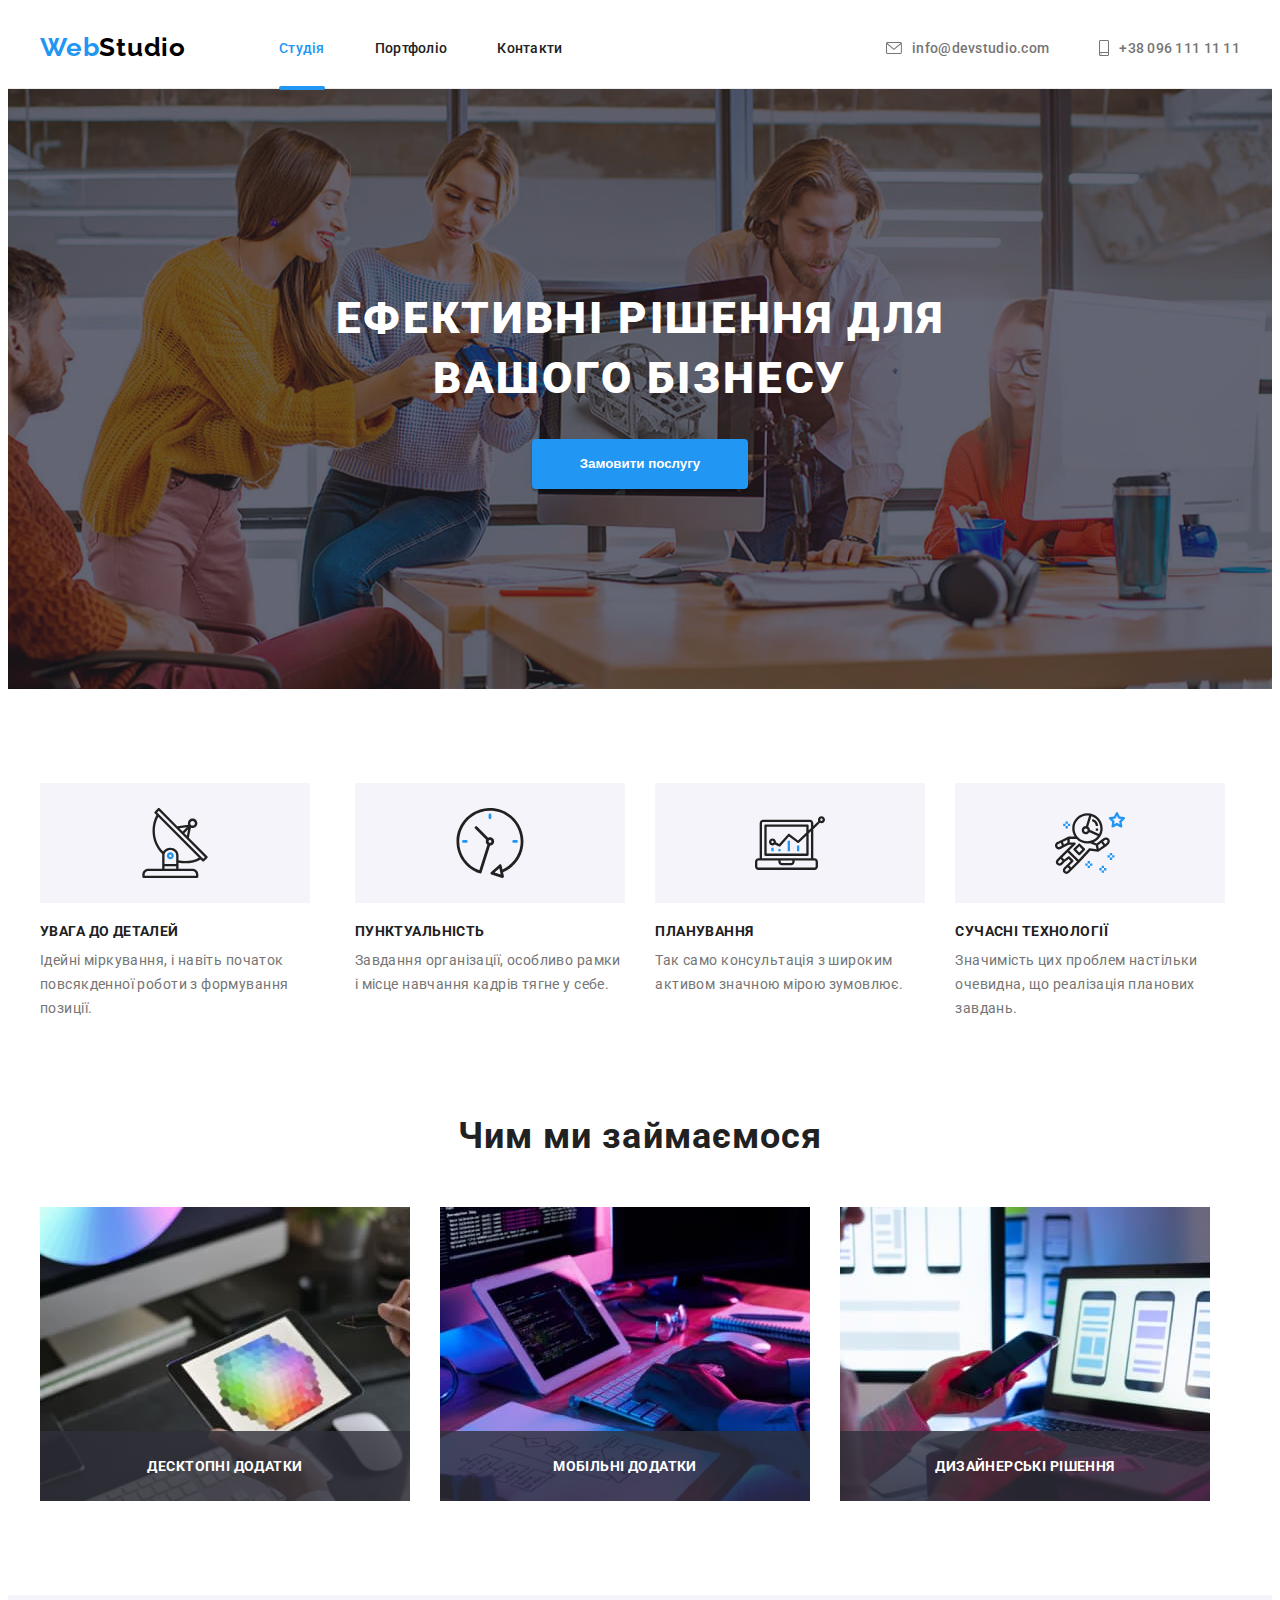
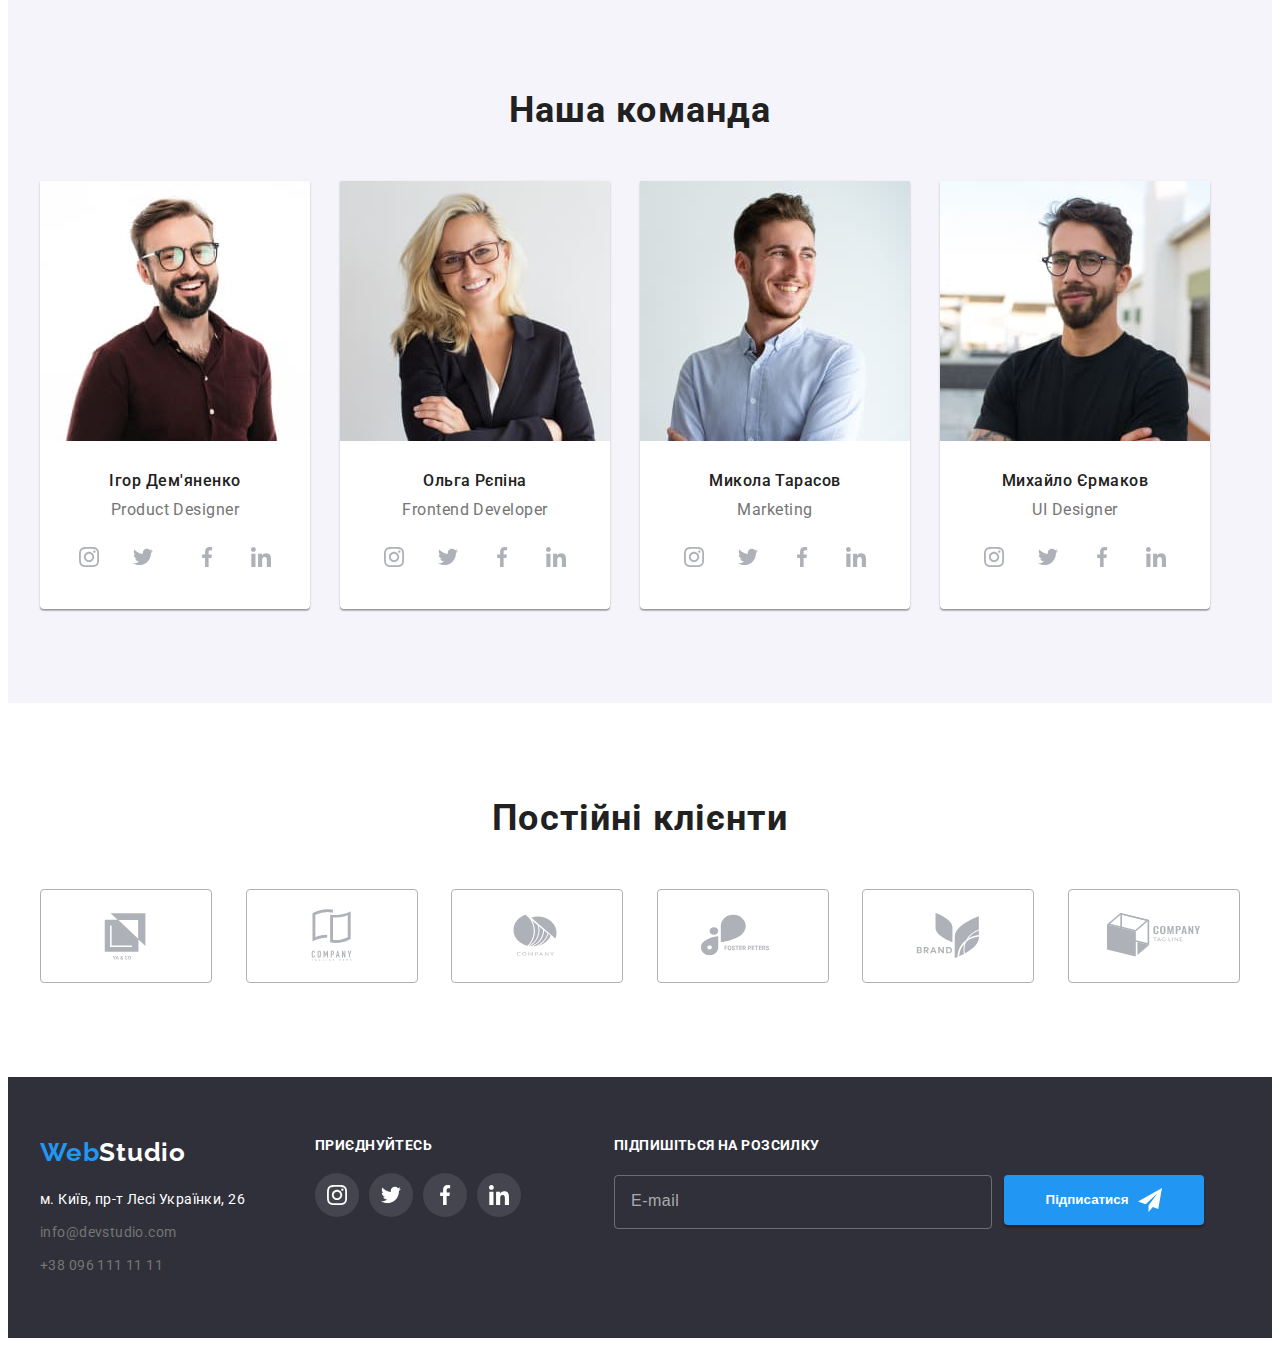
==== index.html @ 09f1bed3 "first step" ====
<!DOCTYPE html>
<html lang="uk">
  <head>
    <meta charset="UTF-8" />
    <meta http-equiv="X-UA-Compatible" content="IE=edge" />
    <meta name="viewport" content="width=device-width, initial-scale=1.0" />
    <link
      rel="stylesheet"
      href="https://cdnjs.cloudflare.com/ajax/libs/modern-normalize/1.1.0/modern-normalize.min.css"
      integrity="sha512-wpPYUAdjBVSE4KJnH1VR1HeZfpl1ub8YT/NKx4PuQ5NmX2tKuGu6U/JRp5y+Y8XG2tV+wKQpNHVUX03MfMFn9Q=="
      crossorigin="anonymous"
      referrerpolicy="no-referrer" />
    <link rel="preconnect" href="https://fonts.googleapis.com" />
    <link rel="preconnect" href="https://fonts.gstatic.com" crossorigin />
    <link
      href="https://fonts.googleapis.com/css2?family=Raleway:wght@700&family=Roboto:wght@400;500;700;900&display=swap"
      rel="stylesheet" />
    <link rel="stylesheet" href="./CSS/reset.css" />
    <link rel="stylesheet" href="./CSS/style.css" />
    <title lang="en">Studio</title>
  </head>
  <body>
    <header class="header">
      <div class="container header-container">
        <nav class="haeder-navigation">
          <a class="header-logo link" href="index.html" lang="en"
            ><span class="header-web-logo">Web</span>Studio
          </a>
          <ul class="header-navigation-list list">
            <li class="header-navigation-item">
              <a class="header-navigation-link current link" href="index.html">Студія</a>
            </li>
            <li class="header-navigation-item">
              <a class="header-navigation-link link" href="portfolio.html">Портфоліо</a>
            </li>
            <li class="header-navigation-item">
              <a class="header-navigation-link link" href="">Контакти</a>
            </li>
          </ul>
        </nav>
        <ul class="header-address-list list">
          <li class="header-address-item">
            <a class="header-address-link link" href="mailto:info@devstudio.com"
              ><svg class="header-icon" width="16" height="12">
                <use href="./images/symbol-defs.svg#icon-envelope"></use>
              </svg>
              info@devstudio.com</a
            >
          </li>
          <li class="header-address-item">
            <a class="header-address-link link" href="tel:+380961111111">
              <svg class="header-icon" width="10" height="16">
                <use href="./images/symbol-defs.svg#icon-smartphone"></use>
              </svg>
              +38 096 111 11 11</a
            >
          </li>
        </ul>
      </div>
    </header>
    <main>
      <section class="btn-section">
        <div class="container">
          <h1 class="btn-heading">Ефективні рішення для вашого бізнесу</h1>
          <button class="main-btn" type="button" data-modal-open>Замовити послугу</button>
        </div>
      </section>
      <section class="our-benefits">
        <div class="container">
          <ul class="benefits-list list">
            <li class="benefits-item">
              <div class="hero-icon-blocks">
                <svg class="benefits-icon" width="70" height="70">
                  <use href="./images/symbol-defs.svg#icon-antenna"></use>
                </svg>
              </div>
              <h2 class="benefits-heading">Увага до деталей</h2>
              <p class="benefits-description">
                Ідейні міркування, і навіть початок повсякденної роботи з формування позиції.
              </p>
            </li>
            <li class="benefits-item">
              <div class="hero-icon-blocks">
                <svg class="benefits-icon" width="70" height="70">
                  <use href="./images/symbol-defs.svg#icon-clock"></use>
                </svg>
              </div>
              <h2 class="benefits-heading">Пунктуальність</h2>
              <p class="benefits-description">
                Завдання організації, особливо рамки і місце навчання кадрів тягне у себе.
              </p>
            </li>
            <li class="benefits-item">
              <div class="hero-icon-blocks">
                <svg class="benefits-icon" width="70" height="70">
                  <use href="./images/symbol-defs.svg#icon-diagram"></use>
                </svg>
              </div>
              <h2 class="benefits-heading">Планування</h2>
              <p class="benefits-description">
                Так само консультація з широким активом значною мірою зумовлює.
              </p>
            </li>
            <li class="benefits-item">
              <div class="hero-icon-blocks">
                <svg class="benefits-icon" width="70" height="70">
                  <use href="./images/symbol-defs.svg#icon-astronaut"></use>
                </svg>
              </div>
              <h2 class="benefits-heading">Сучасні технології</h2>
              <p class="benefits-description">
                Значимість цих проблем настільки очевидна, що реалізація планових завдань.
              </p>
            </li>
          </ul>
        </div>
      </section>
      <section class="our-job">
        <div class="container">
          <h2 class="our-job-heading">Чим ми займаємося</h2>
          <ul class="our-job-list list">
            <li class="our-job-item">
              <img
                class="our-job-picture"
                src="./images/our-job-1.jpg"
                alt="печатает на планшете"
                width="370" />
              <p class="our-job-description">Десктопні додатки</p>
            </li>
            <li class="our-job-item">
              <img
                class="our-job-picture"
                src="./images/our-job-2.jpg"
                alt="смартфон и ноутбук"
                width="370" />
              <p class="our-job-description">Мобільні додатки</p>
            </li>
            <li class="our-job-item">
              <img
                class="our-job-picture"
                src="./images/our-job-3.jpg"
                alt="планшет с палитрой цветов"
                width="370" />
              <p class="our-job-description">Дизайнерські рішення</p>
            </li>
          </ul>
        </div>
      </section>
      <section class="our-team">
        <div class="container">
          <h3 class="our-team-heading">Наша команда</h3>
          <ul class="our-team-list list">
            <li class="our-team-item">
              <div class="team-card">
                <img
                  class="our-team-photo"
                  src="./images/igor-demyanenko.jpg"
                  alt="Игорь Демьяненко"
                  width="270" />
                <h4 class="our-team-name">Ігор Дем'яненко</h4>
                <p class="our-team-job-title" lang="en">Product Designer</p>
                <ul class="team-soc-list list">
                  <li class="team-item">
                    <a class="team-soc-link" href=""
                      ><svg class="team-soc-icon" width="20" height="20">
                        <use href="./images/symbol-defs.svg#icon-instagram"></use></svg
                    ></a>
                  </li>
                  <li class="team-item">
                    <a class="team-soc-link" href=""
                      ><svg class="team-soc-icon" width="20" height="20">
                        <use href="./images/symbol-defs.svg#icon-twitter"></use></svg
                    ></a>
                  </li>
                  <li></li>
                  <li class="team-item">
                    <a class="team-soc-link" href=""
                      ><svg class="team-soc-icon" width="20" height="20">
                        <use href="./images/symbol-defs.svg#icon-facebook"></use></svg
                    ></a>
                  </li>
                  <li class="team-item">
                    <a class="team-soc-link" href=""
                      ><svg class="team-soc-icon" width="20" height="20">
                        <use href="./images/symbol-defs.svg#icon-linkedin"></use></svg
                    ></a>
                  </li>
                </ul>
              </div>
            </li>
            <li class="our-team-item">
              <div class="team-card">
                <img
                  class="our-team-photo"
                  src="./images/olga-repina.jpg"
                  alt="Ольга Репина"
                  width="270" />
                <h4 class="our-team-name">Ольга Рєпіна</h4>
                <p class="our-team-job-title" lang="en">Frontend Developer</p>
                <ul class="team-soc-list list">
                  <li class="team-item">
                    <a class="team-soc-link" href=""
                      ><svg class="team-soc-icon" width="20" height="20">
                        <use href="./images/symbol-defs.svg#icon-instagram"></use></svg
                    ></a>
                  </li>
                  <li class="team-item">
                    <a class="team-soc-link" href=""
                      ><svg class="team-soc-icon" width="20" height="20">
                        <use href="./images/symbol-defs.svg#icon-twitter"></use></svg
                    ></a>
                  </li>
                  <li class="team-item">
                    <a class="team-soc-link" href=""
                      ><svg class="team-soc-icon" width="20" height="20">
                        <use href="./images/symbol-defs.svg#icon-facebook"></use></svg
                    ></a>
                  </li>
                  <li class="team-item">
                    <a class="team-soc-link" href=""
                      ><svg class="team-soc-icon" width="20" height="20">
                        <use href="./images/symbol-defs.svg#icon-linkedin"></use></svg
                    ></a>
                  </li>
                </ul>
              </div>
            </li>
            <li class="our-team-item">
              <div class="team-card">
                <img
                  class="our-team-photo"
                  src="./images/nikolay-tarasov.jpg"
                  alt="Николай Тарасов"
                  width="270" />
                <h4 class="our-team-name">Микола Тарасов</h4>
                <p class="our-team-job-title" lang="en">Marketing</p>
                <ul class="team-soc-list list">
                  <li class="team-item">
                    <a class="team-soc-link" href=""
                      ><svg class="team-soc-icon" width="20" height="20">
                        <use href="./images/symbol-defs.svg#icon-instagram"></use></svg
                    ></a>
                  </li>
                  <li class="team-item">
                    <a class="team-soc-link" href=""
                      ><svg class="team-soc-icon" width="20" height="20">
                        <use href="./images/symbol-defs.svg#icon-twitter"></use></svg
                    ></a>
                  </li>
                  <li class="team-item">
                    <a class="team-soc-link" href=""
                      ><svg class="team-soc-icon" width="20" height="20">
                        <use href="./images/symbol-defs.svg#icon-facebook"></use></svg
                    ></a>
                  </li>
                  <li class="team-item">
                    <a class="team-soc-link" href=""
                      ><svg class="team-soc-icon" width="20" height="20">
                        <use href="./images/symbol-defs.svg#icon-linkedin"></use></svg
                    ></a>
                  </li>
                </ul>
              </div>
            </li>
            <li class="our-team-item">
              <div class="team-card">
                <img
                  class="our-team-photo"
                  src="./images/mihail-ermakov.jpg"
                  alt="Михаил Ермаков"
                  width="270" />
                <h4 class="our-team-name">Михайло Єрмаков</h4>
                <p class="our-team-job-title" lang="en">UI Designer</p>
                <ul class="team-soc-list list">
                  <li class="team-item">
                    <a class="team-soc-link" href="">
                      <svg class="team-soc-icon" width="20" height="20">
                        <use href="./images/symbol-defs.svg#icon-instagram"></use></svg
                    ></a>
                  </li>
                  <li class="team-item">
                    <a class="team-soc-link" href=""
                      ><svg class="team-soc-icon" width="20" height="20">
                        <use href="./images/symbol-defs.svg#icon-twitter"></use></svg
                    ></a>
                  </li>
                  <li class="team-item">
                    <a class="team-soc-link" href=""
                      ><svg class="team-soc-icon" width="20" height="20">
                        <use href="./images/symbol-defs.svg#icon-facebook"></use></svg
                    ></a>
                  </li>
                  <li class="team-item">
                    <a class="team-soc-link" href=""
                      ><svg class="team-soc-icon" width="20" height="20">
                        <use href="./images/symbol-defs.svg#icon-linkedin"></use></svg
                    ></a>
                  </li>
                </ul>
              </div>
            </li>
          </ul>
        </div>
      </section>
      <section class="our-clients">
        <div class="container">
          <h3 class="our-clients-title">Постійні клієнти</h3>
          <ul class="our-clients-list list">
            <li class="our-clients-item">
              <a href="" class="our-clients-link link">
                <svg class="our-clients-icon" width="106" height="60">
                  <use href="./images/symbol-defs.svg#icon-logo2"></use>
                </svg>
              </a>
            </li>
            <li class="our-clients-item">
              <a href="" class="our-clients-link">
                <svg class="our-clients-icon" width="106" height="60">
                  <use href="./images/symbol-defs.svg#icon-logo1"></use>
                </svg>
              </a>
            </li>
            <li class="our-clients-item">
              <a href="" class="our-clients-link">
                <svg class="our-clients-icon" width="106" height="60">
                  <use href="./images/symbol-defs.svg#icon-logo3"></use>
                </svg>
              </a>
            </li>
            <li class="our-clients-item">
              <a href="" class="our-clients-link">
                <svg class="our-clients-icon" width="106" height="60">
                  <use href="./images/symbol-defs.svg#icon-logo4"></use>
                </svg>
              </a>
            </li>
            <li class="our-clients-item">
              <a href="" class="our-clients-link">
                <svg class="our-clients-icon" width="106" height="60">
                  <use href="./images/symbol-defs.svg#icon-logo5"></use>
                </svg>
              </a>
            </li>
            <li class="our-clients-item">
              <a href="" class="our-clients-link">
                <svg class="our-clients-icon" width="106" height="60">
                  <use href="./images/symbol-defs.svg#icon-logo6"></use>
                </svg>
              </a>
            </li>
          </ul>
        </div>
      </section>
    </main>
    <footer class="footer-address">
      <div class="container">
        <div class="footer-blocks">
          <div class="footer-address-block">
            <a class="footer-logo link" href="index.html"
              ><span class="footer-web-logo">Web</span>Studio
            </a>
            <address class="foorer-address">
              <ul class="footer-address-list list">
                <li class="footer-address-item">
                  <a href="" class="address link">м. Київ, пр-т Лесі Українки, 26</a>
                </li>
                <li class="footer-address-item">
                  <a class="footer-address-description link" href="mailto:info@devstudio.com"
                    >info@devstudio.com</a
                  >
                </li>
                <li class="footer-address-item">
                  <a class="footer-phone link" href="tel:+380961111111">+38 096 111 11 11</a>
                </li>
              </ul>
            </address>
          </div>
          <div class="footer-join-us-block">
            <h3 class="join-us-title">Приєднуйтесь</h3>
            <ul class="join-us list">
              <li class="join-us-item">
                <a class="join-us-link" href="">
                  <svg class="footer-icon" width="20" height="20">
                    <use href="./images/symbol-defs.svg#icon-instagram"></use>
                  </svg>
                </a>
              </li>
              <li class="join-us-item">
                <a class="join-us-link" href=""
                  ><svg class="footer-icon" width="20" height="20">
                    <use href="./images/symbol-defs.svg#icon-twitter"></use></svg
                ></a>
              </li>
              <li class="join-us-item">
                <a class="join-us-link" href=""
                  ><svg class="footer-icon" width="20" height="20">
                    <use href="./images/symbol-defs.svg#icon-facebook"></use></svg
                ></a>
              </li>
              <li class="join-us-item">
                <a class="join-us-link" href=""
                  ><svg class="footer-icon" width="20" height="20">
                    <use href="./images/symbol-defs.svg#icon-linkedin"></use></svg
                ></a>
              </li>
            </ul>
          </div>
          <div class="subscribe">
            <p class="subscribe-title">Підпишіться на розсилку</p>
            <form class="subscribe-form">
              <label>
                <input class="input-email" type="email" name="email" placeholder="E-mail" />
              </label>
              <button class="subscribe-button" type="submit">
                Підписатися
                <svg class="subscribe-icon" width="24" height="24">
                  <use href="./images/symbol-defs.svg#icon-send"></use>
                </svg>
              </button>
            </form>
          </div>
        </div>
      </div>
    </footer>
    <div class="backdrop is-hidden" data-modal>
      <div class="modal">
        <button class="modal-close" type="button" data-modal-close>
          <svg class="modal-icon" width="18" height="18">
            <use href="./images/symbol-defs.svg#icon-close"></use>
          </svg>
        </button>
        <p class="modal-title">Залиште свої дані, ми вам передзвонимо</p>
        <form class="modal-form">
          <div class="modal-field">
            <label for="user-name" class="modal-label"> Ім'я</label>
            <div class="input-wrap">
              <input type="text" class="modal-input" name="user-name" id="user-name" />
              <svg class="input-icon" width="18" height="18">
                <use href="./images/symbol-defs.svg#icon-person"></use>
              </svg>
            </div>
          </div>
          <div class="modal-field">
            <label for="user-tel" class="modal-label"> Телефон</label>
            <div class="input-wrap">
              <input type="tel" class="modal-input" name="user-tel" id="user-tel" />
              <svg class="input-icon" width="18" height="18">
                <use href="./images/symbol-defs.svg#icon-phone-black"></use>
              </svg>
            </div>
          </div>
          <div class="modal-field">
            <label for="user-mail" class="modal-label"> Пошта</label>
            <div class="input-wrap">
              <input type="email" class="modal-input" name="user-mail" id="user-mail" />
              <svg class="input-icon" width="18" height="18">
                <use href="./images/symbol-defs.svg#icon-vector"></use>
              </svg>
            </div>
          </div>
          <div class="modal-field">
            <label for="user-text" class="modal-label"> Коментар </label>
            <textarea
              class="modal-text"
              name="user-text"
              id="user-text"
              cols="30"
              rows="10"
              placeholder="Введіть текст"></textarea>
          </div>
          <div class="modal-policy">
            <input
              type="checkbox"
              name="policy"
              id="policy"
              class="modal-policy vissually-hidden"
              value="true" />
            <label for="policy" class="policy-text"
              ><span
                ><svg class="policy-icon" width="13" height="10">
                  <use href="./images/symbol-defs.svg#icon-vector-policy"></use></svg></span
              >Погоджуюся з розсилкою та приймаю &nbsp;<a href="" class="policy-link"
                >Умови договору</a
              ></label
            >
          </div>
          <button class="upload-button" type="submit">Відправити</button>
        </form>
      </div>
    </div>
    <script src="./js/modal.js"></script>
  </body>
</html>
---- CSS/style.css ----
:root {
  --main-header-color: #ffffff;
  --second-heading-color: #212121;
  --description-color: #757575;
  --header-logo-color: #000000;
  --footer-logo-color: #ffffff;
  --hover-color: #2196f3;
  --footer-adress-color: #ffffff;
  --web-logo: #2196f3;
  --service-btn-text: #ffffff;
  --service-btn-color: #2196f3;
  --filter-btn-hover-text: #ffffff;
  --filter-btn-hover-color: #2196f3;
  --filter-btn-text: #212121;
}

p,
h1,
h2,
h3,
h4,
h5,
h6 {
  margin: 0;
}

ul {
  margin: 0;
  padding-left: 0;
}

a {
  color: inherit;
}

body {
  font-family: 'Roboto', 'Raleway', sans-serif;
}

button input a {
  cursor: pointer;
}

.list {
  list-style: none;
  text-decoration: none;
}

.link {
  text-decoration: none;
}

.container {
  width: 1200px;
  margin: 0 auto;
  padding-left: 15px;
  padding-right: 15px;
  /* outline: 1px solid tomato; */
}

.vissually-hidden {
  position: absolute;
  white-space: nowrap;
  width: 1px;
  height: 1px;
  overflow: hidden;
  border: 0;
  padding: 0;
  clip: rect(0 0 0 0);
  clip-path: inset(50%);
  margin: -1px;
}

/* -------------- studio\portfolio header -------------- */

.header {
  padding-top: 24px;
  padding-bottom: 25px;
  border-bottom: 1px solid #ececec;
}

.header > .container {
  display: flex;
  align-items: center;
}

.sticky {
  position: sticky;
}

.haeder-navigation {
  display: flex;
  align-items: center;
}
.header-web-logo {
  color: var(--web-logo);
}

.header-logo {
  font-family: 'Raleway';
  font-weight: 700;
  font-size: 26px;
  line-height: 1.2;
  letter-spacing: 0.03em;
  color: var(--header-logo-color);
  margin-right: 93px;
}

.header-navigation-list {
  display: flex;
  gap: 50px;
}

.header-navigation-link {
  font-weight: 500;
  font-size: 14px;
  line-height: 1.15;
  letter-spacing: 0.02em;
  color: var(--second-heading-color);
  transition: color 250ms cubic-bezier(0.4, 0, 0.2, 1);
}

.header-navigation-link.current {
  display: block;
  position: relative;
  color: var(--hover-color);
}

.header-navigation-link.current::after {
  content: '';
  position: absolute;
  bottom: -32px;
  left: 0;
  display: block;
  width: 100%;
  height: 4px;
  border-radius: 2px;
  background-color: #2196f3;
  transform: translate(0, 50%);
}

.header-navigation-link:hover,
.header-navigation-link:focus {
  color: var(--hover-color);
}

/* .header-navigation-link:hover::after {
  opacity: 1;
} */

/* .current {
  color: var(--hover-color);
  display: block;
  position: relative;
}

.current::after {
  content: '';
  position: absolute;
  bottom: -32px;
  left: 0;
  display: block;
  width: 100%;
  height: 4px;
  border-radius: 2px;
  background-color: #2196f3;
} */

.header-address-list {
  display: flex;
  gap: 50px;
  margin-left: auto;
}

.header-address-link {
  display: flex;
  align-items: center;
  font-weight: 500;
  font-size: 14px;
  line-height: 1.15;
  letter-spacing: 0.02em;
  color: var(--description-color);
  transition-property: color;
  transition-duration: 250ms;
  transition-timing-function: cubic-bezier(0.4, 0, 0.2, 1);
}

.header-address-link:hover,
.header-address-link:focus {
  color: var(--hover-color);
}

.header-icon {
  margin-right: 10px;
  fill: currentColor;
}

/* -------------- studio-main -------------- */

.btn-section {
  padding: 200px 0;
  background-image: linear-gradient(rgba(47, 48, 58, 0.4), rgba(47, 48, 58, 0.4)),
    url(../images/main-background.jpg);
  background-repeat: no-repeat;
  background-position: center;
  background-size: cover;
}

.btn-section > .container {
  display: flex;
  flex-direction: column;
  align-items: center;
}

.btn-heading {
  font-weight: 900;
  font-size: 44px;
  line-height: 1.36;
  text-align: center;
  letter-spacing: 0.06em;
  text-transform: uppercase;
  color: var(--main-header-color);
  margin-bottom: 30px;
  max-width: 700px;
}

.main-btn {
  color: var(--service-btn-text);
  background-color: var(--service-btn-color);
  font-weight: 700;
  border: none;
  width: 216px;
  height: 50px;
  box-shadow: 0px 3px 1px rgba(0, 0, 0, 0.1), 0px 1px 2px rgba(0, 0, 0, 0.08),
    0px 2px 2px rgba(0, 0, 0, 0.12);
  border-radius: 4px;
  cursor: pointer;
}

.our-benefits {
  padding-top: 94px;
  padding-bottom: 94px;
}

.benefits-list {
  display: flex;
  gap: 30px;
}

.hero-icon-blocks {
  display: flex;
  justify-content: center;
  align-items: center;
  width: 270px;
  height: 120px;
  background-color: #f5f4fa;
  margin-bottom: 20px;
}

.benefits-heading {
  font-weight: 700;
  font-size: 14px;
  line-height: 1.15;
  letter-spacing: 0.03em;
  text-transform: uppercase;
  color: var(--second-heading-color);
  margin-bottom: 10px;
}

.benefits-description {
  font-weight: 400;
  font-size: 14px;
  line-height: 1.71;
  letter-spacing: 0.03em;
  color: var(--description-color);
}

.our-job {
  padding-bottom: 94px;
}

.our-job-heading {
  font-weight: 700;
  font-size: 36px;
  line-height: 1.17;
  text-align: center;
  letter-spacing: 0.03em;
  color: var(--second-heading-color);
  margin-bottom: 50px;
}

.our-job-item {
  position: relative;
}

.our-job-description {
  display: flex;
  position: absolute;
  bottom: 0;
  font-style: normal;
  font-weight: 700;
  font-size: 14px;
  line-height: 16px;
  letter-spacing: 0.03em;
  text-transform: uppercase;
  width: 370px;
  height: 70px;
  background: rgba(47, 48, 58, 0.8);
  color: #ffffff;
  justify-content: center;
  align-items: center;
}

.our-job-list {
  display: flex;
  gap: 30px;
}

.our-team {
  padding-top: 94px;
  padding-bottom: 94px;
  background-color: #f5f4fa;
}

.team-card {
  box-shadow: 0px 1px 3px rgba(0, 0, 0, 0.12), 0px 1px 1px rgba(0, 0, 0, 0.14),
    0px 2px 1px rgba(0, 0, 0, 0.2);
  border-radius: 0px 0px 4px 4px;
}

.our-team-item {
  width: 270px;
  border-radius: 0px 0px 4px 4px;
  background-color: #fff;
}

.our-team-heading {
  font-weight: 700;
  font-size: 36px;
  line-height: 1.17;
  text-align: center;
  letter-spacing: 0.03em;
  color: var(--second-heading-color);
  margin-bottom: 50px;
}

.our-team-list {
  display: flex;
  gap: 30px;
}

/* .product-designer {}

.frontend-developer {}

.ui-designer {}

.marketing {} */

.our-team-name {
  font-weight: 500;
  font-size: 16px;
  line-height: 1.19;
  text-align: center;
  letter-spacing: 0.03em;
  color: var(--second-heading-color);
  padding-top: 30px;
  margin-bottom: 10px;
}

.our-team-job-title {
  font-weight: 400;
  font-size: 16px;
  line-height: 1.19;
  text-align: center;
  letter-spacing: 0.03em;
  color: var(--description-color);
  padding-bottom: 16px;
}

.team-soc-list {
  display: flex;
  gap: 10px;
  justify-content: center;
  padding-bottom: 30px;
}

.team-soc-link {
  display: flex;
  justify-content: center;
  align-items: center;
  width: 44px;
  height: 44px;
  border-radius: 50%;
  transition-property: background;
  transition-duration: 250ms;
  transition-timing-function: cubic-bezier(0.4, 0, 0.2, 1);
}

.team-soc-link:hover,
.team-soc-link:focus {
  background: #2196f3;
  cursor: pointer;
}

.team-soc-icon {
  fill: #afb1b8;
  transition-property: fill;
  transition-duration: 250ms;
  transition-timing-function: cubic-bezier(0.4, 0, 0.2, 1);
}

.team-soc-link:hover .team-soc-icon {
  fill: #ffffff;
}

/* -------------- our clients-------------- */

.our-clients {
  padding-top: 94px;
  padding-bottom: 94px;
}

.our-clients-title {
  font-style: normal;
  font-weight: 700;
  font-size: 36px;
  line-height: 42px;
  text-align: center;
  letter-spacing: 0.03em;
  color: var(--second-heading-color);
  margin-bottom: 50px;
}

.our-clients-list {
  display: flex;
  justify-content: space-between;
}

.our-clients-link {
  display: flex;
  justify-content: center;
  align-items: center;
  width: 170px;
  height: 92px;
  border: 1px solid #afb1b8;
  border-radius: 4px;
  transition-property: border-color;
  transition-duration: 250ms;
  transition-timing-function: cubic-bezier(0.4, 0, 0.2, 1);
}

.our-clients-icon {
  fill: #afb1b8;
  transition-property: fill;
  transition-duration: 250ms;
  transition-timing-function: cubic-bezier(0.4, 0, 0.2, 1);
}

.our-clients-link:hover,
.our-clients-link:focus {
  border-color: rgba(33, 150, 243, 1);
}

.our-clients-link:hover .our-clients-icon {
  fill: #2196f3;
}

/* -------------- portfolio main -------------- */

.main-filter {
  padding-top: 94px;
  padding-bottom: 94px;
}

.filter-list {
  margin-bottom: 50px;
  display: flex;
  gap: 8px;
  justify-content: center;
}

.filter-btn {
  font-family: 'roboto';
  font-weight: 500;
  font-size: 16px;
  line-height: 1.62;
  text-align: center;
  letter-spacing: 0.03em;
  border: none;
  background: none;
  background-color: #f5f4fa;
  padding: 6px 22px;
  border-radius: 4px;
  cursor: pointer;
  transition: color 250ms cubic-bezier(0.4, 0, 0.2, 1),
    background-color 250ms cubic-bezier(0.4, 0, 0.2, 1),
    box-shadow 250ms cubic-bezier(0.4, 0, 0.2, 1);
}

.filter-btn:hover,
.filter-btn:focus {
  color: var(--filter-btn-hover-text);
  background-color: var(--filter-btn-hover-color);
  box-shadow: 0px 3px 1px rgba(0, 0, 0, 0.1), 0px 1px 2px rgba(0, 0, 0, 0.08),
    0px 2px 2px rgba(0, 0, 0, 0.12);
}

.example-list {
  display: flex;
  flex-wrap: wrap;
  row-gap: 30px;
  column-gap: 30px;
}

.example-item {
  width: 370px;
}

.example-link {
  transition: box-shadow 250ms cubic-bezier(0.4, 0, 0.2, 1);
}

.example-link:hover {
  box-shadow: 0px 1px 1px rgba(0, 0, 0, 0.12), 0px 4px 4px rgba(0, 0, 0, 0.06),
    1px 4px 6px rgba(0, 0, 0, 0.16);
}

.example-link:hover .example-box-description {
  box-shadow: 0px 1px 1px rgba(0, 0, 0, 0.12), 0px 4px 4px rgba(0, 0, 0, 0.06),
    1px 4px 6px rgba(0, 0, 0, 0.16);
  transform: translateY(0%);
}

.example-box {
  position: relative;
  overflow: hidden;
}

.example-box-description {
  position: absolute;
  top: 0;
  left: 0;
  height: 100%;
  background-color: rgba(33, 150, 243, 0.9);
  color: #ffffff;
  padding: 63px 24px;
  font-style: normal;
  font-weight: 400;
  font-size: 18px;
  line-height: 1.56;
  letter-spacing: 0.03em;
  transform: translateY(100%);
  transition: transform 250ms cubic-bezier(0.4, 0, 0.2, 1);
  overflow: auto;
}

.description {
  padding: 20px 24px;
  border-left: 1px solid #eeeeee;
  border-right: 1px solid #eeeeee;
  border-bottom: 1px solid #eeeeee;
}

.example-title {
  font-weight: 700;
  font-size: 18px;
  line-height: 2;
  letter-spacing: 0.06em;
  color: var(--second-heading-color);
  margin-bottom: 4px;
}

.example-description {
  font-weight: 400;
  font-size: 16px;
  line-height: 1.88;
  letter-spacing: 0.03em;
  color: var(--description-color);
}

/* -------------- studio/porfolio footer -------------- */
.footer-address {
  background-color: #2f303a;
  padding-top: 60px;
  padding-bottom: 60px;
}

.footer-blocks {
  display: flex;
}

.footer-address-block {
  margin-right: 70px;
}

.footer-web-logo {
  color: var(--web-logo);
}

.footer-logo {
  font-family: 'Raleway';
  font-weight: 700;
  font-size: 26px;
  margin-bottom: 20px;
  line-height: 1.2;
  letter-spacing: 0.03em;
  color: var(--footer-logo-color);
}

.footer-address-item:not(:last-child) {
  margin-bottom: 9px;
}

.address {
  font-weight: 400;
  font-size: 14px;
  font-style: normal;
  line-height: 1.71;
  letter-spacing: 0.03em;
  color: var(--footer-adress-color);
  transition-property: color;
  transition-duration: 250ms;
  transition-timing-function: cubic-bezier(0.4, 0, 0.2, 1);
}

.address:hover {
  color: #2196f3;
}

.footer-address-description {
  font-family: 'Roboto';
  font-style: normal;
  font-weight: 400;
  font-size: 14px;
  line-height: 1.71;
  letter-spacing: 0.03em;
  color: var(--description-color);
  transition-property: color;
  transition-duration: 250ms;
  transition-timing-function: cubic-bezier(0.4, 0, 0.2, 1);
}

.footer-address-description:hover {
  color: #2196f3;
}

.footer-phone {
  font-family: 'Roboto';
  font-style: normal;
  font-weight: 400;
  font-size: 14px;
  line-height: 1.71;
  letter-spacing: 0.03em;
  color: var(--description-color);
  transition-property: color;
  transition-duration: 250ms;
  transition-timing-function: cubic-bezier(0.4, 0, 0.2, 1);
}

.footer-phone:hover {
  color: #2196f3;
}

.footer-join-us-block {
  margin-right: 93px;
}

.join-us-title {
  font-style: normal;
  font-weight: 700;
  font-size: 14px;
  line-height: 16px;
  letter-spacing: 0.03em;
  text-transform: uppercase;
  color: var(--footer-adress-color);
  margin-bottom: 20px;
}

.join-us {
  display: flex;
  gap: 10px;
}

.join-us-link {
  display: flex;
  justify-content: center;
  align-items: center;
  width: 44px;
  height: 44px;
  border-radius: 50%;
  background: rgba(255, 255, 255, 0.1);
  transition-property: background-color;
  transition-duration: 250ms;
  transition-timing-function: cubic-bezier(0.4, 0, 0.2, 1);
}

.join-us-link:hover,
.join-us-link:focus {
  background-color: rgba(33, 150, 243, 1);
  cursor: pointer;
}

.footer-icon {
  fill: white;
}

/* -----------------------footer-subscribe----------------------*/

.subscribe-title {
  font-style: normal;
  font-weight: 700;
  font-size: 14px;
  line-height: 1.25;
  letter-spacing: 0.03em;
  text-transform: uppercase;
  color: var(--footer-adress-color);
  margin-bottom: 20px;
}

.subscribe-form {
  display: flex;
}

.input-email {
  width: 358px;
  height: 50px;
  border: 1px solid rgba(255, 255, 255, 0.3);
  border-radius: 4px;
  background-color: transparent;
  padding-left: 16px;
  color: #ffffff;
  outline: none;
  transition: border 250ms cubic-bezier(0.4, 0, 0.2, 1);
}

.input-email::placeholder {
  font-style: normal;
  font-weight: 400;
  font-size: 16px;
  line-height: 1.25;
  letter-spacing: 0.03em;
  color: rgba(255, 255, 255, 0.6);
}

.input-email:focus {
  border: 1px solid #2196f3;
}

.subscribe-button {
  display: flex;
  justify-content: center;
  align-items: center;
  margin-left: 12px;
  color: var(--service-btn-text);
  background-color: var(--service-btn-color);
  font-weight: 700;
  border: none;
  width: 200px;
  height: 50px;
  box-shadow: 0px 3px 1px rgba(0, 0, 0, 0.1), 0px 1px 2px rgba(0, 0, 0, 0.08),
    0px 2px 2px rgba(0, 0, 0, 0.12);
  border-radius: 4px;
  cursor: pointer;
}

.subscribe-icon {
  margin-left: 10px;
}

/* -----------------------modal-windows----------------------*/

.backdrop {
  position: fixed;
  top: 0;
  width: 100%;
  height: 100%;
  background-color: rgba(0, 0, 0, 0.2);
  transition: opacity 250ms cubic-bezier(0.4, 0, 0.2, 1),
    visibility 250ms cubic-bezier(0.4, 0, 0.2, 1);
}

.backdrop.is-hidden .modal {
  transform: translate(-50%, -50%) scale(0);
}

.modal {
  position: absolute;
  top: 50%;
  left: 50%;
  transform: translate(-50%, -50%) scale(1);
  width: 528px;
  height: 581px;
  background-color: #ffffff;
  box-shadow: 0px 1px 3px rgba(0, 0, 0, 0.12), 0px 1px 1px rgba(0, 0, 0, 0.14),
    0px 2px 1px rgba(0, 0, 0, 0.2);
  border-radius: 4px;
  transition: transform 250ms cubic-bezier(0.4, 0, 0.2, 1), scale 250ms cubic-bezier(0.4, 0, 0.2, 1);
  padding: 40px;
}

.modal-close {
  position: absolute;
  display: flex;
  justify-content: center;
  align-items: center;
  right: 8px;
  top: 8px;
  width: 30px;
  height: 30px;
  border: 1px solid rgba(0, 0, 0, 0.1);
  border-radius: 50%;
}

.is-hidden {
  opacity: 0;
  visibility: hidden;
  pointer-events: none;
}

.modal-icon {
  transition: fill 250ms cubic-bezier(0.4, 0, 0.2, 1);
  cursor: pointer;
}

.modal-icon:hover {
  fill: #2196f3;
}

.modal-title {
  font-style: normal;
  font-weight: 700;
  font-size: 20px;
  line-height: 1.15;
  text-align: center;
  letter-spacing: 0.03em;
  color: var(--second-heading-color);
  margin-bottom: 12px;
}

.modal-field {
  margin: 10px;
}

.modal-label {
  display: block;
  font-style: normal;
  font-weight: 400;
  font-size: 12px;

  letter-spacing: 0.01em;
  color: #757575;
}

.modal-input {
  width: 448px;
  height: 40px;
  border: 1px solid rgba(33, 33, 33, 0.2);
  border-radius: 4px;
  padding-left: 42px;
  outline: none;
  transition: border 250ms cubic-bezier(0.4, 0, 0.2, 1);
}

.modal-input:focus {
  border: 1px solid #2196f3;
}

.modal-input:focus + .input-icon {
  fill: #2196f3;
}

.modal-input:hover {
  cursor: pointer;
}

.input-wrap {
  position: relative;
  margin-top: 4px;
}

.input-icon {
  position: absolute;
  left: 12px;
  top: 50%;
  transform: translateY(-50%);
  transition: fill 250ms cubic-bezier(0.4, 0, 0.2, 1);
}

.modal-text {
  display: block;
  margin-top: 4px;
  margin-bottom: 20px;
  width: 100%;
  height: 120px;
  border: 1px solid rgba(33, 33, 33, 0.2);
  border-radius: 4px;
  resize: none;
  padding: 12px 16px;
  outline: none;
}

.modal-text::placeholder {
  font-style: normal;
  font-weight: 400;
  font-size: 12px;
  line-height: 1.25;
  letter-spacing: 0.01em;
  color: rgba(117, 117, 117, 0.5);
  margin-top: 4px;
}

.modal-text:focus {
  border: 1px solid #2196f3;
}

.modal-policy {
  margin-bottom: 30px;
}

.policy-text {
  font-style: normal;
  font-weight: 400;
  font-size: 14px;
  line-height: 1.71;
  letter-spacing: 0.03em;
  color: var(--description-color);
  display: flex;
  align-items: center;
  justify-content: center;
}

.policy-text span {
  width: 16px;
  height: 15px;
  border-radius: 2px;
  border: 2px solid #212121;
  margin-right: 8px;
  display: flex;
  align-items: center;
  justify-content: center;
  transition: background-color 250ms cubic-bezier(0.4, 0, 0.2, 1);
}

.modal-policy:checked + .policy-text span {
  background-color: #2196f3;
  border: none;
}

.policy-link {
  color: rgba(33, 150, 243, 1);
}

.upload-button {
  color: var(--service-btn-text);
  background-color: var(--service-btn-color);
  font-weight: 700;
  display: block;
  margin: 0 auto;
  border: none;
  width: 200px;
  height: 50px;
  box-shadow: 0px 3px 1px rgba(0, 0, 0, 0.1), 0px 1px 2px rgba(0, 0, 0, 0.08),
    0px 2px 2px rgba(0, 0, 0, 0.12);
  border-radius: 4px;
}
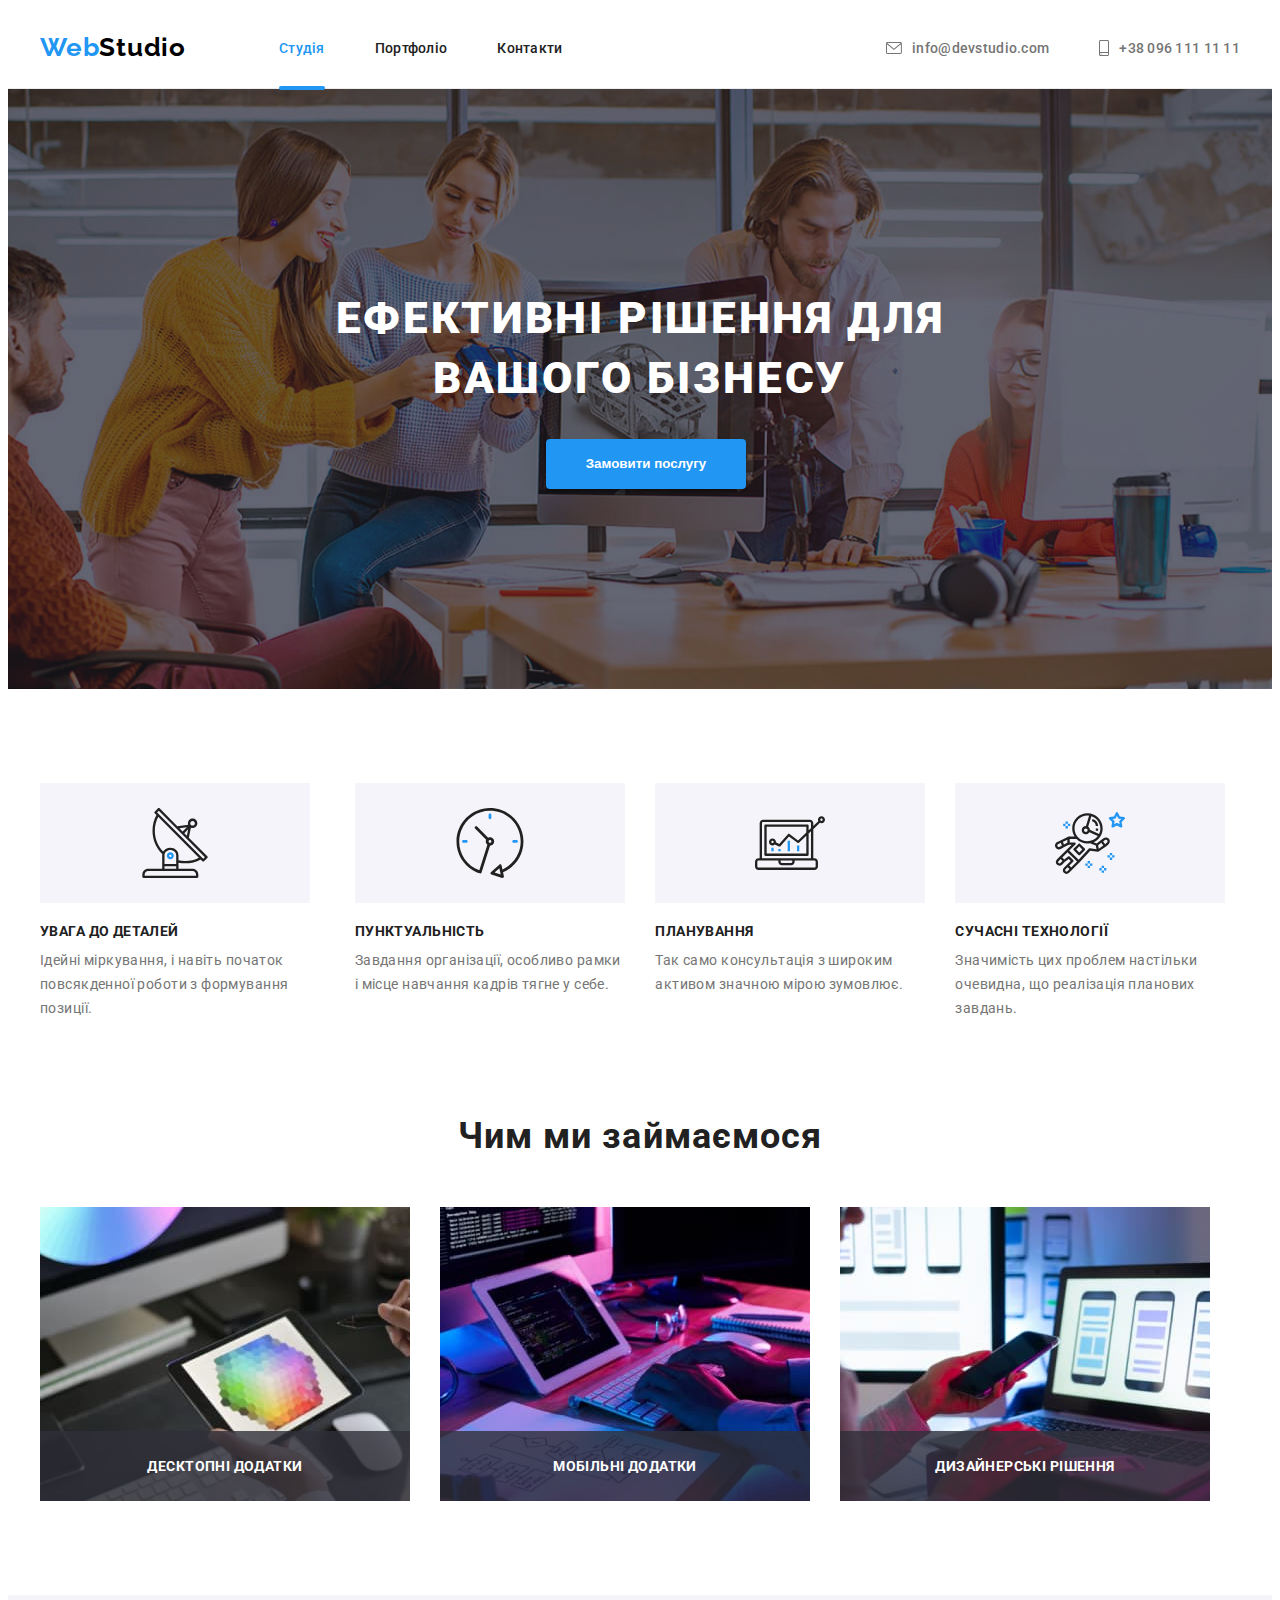
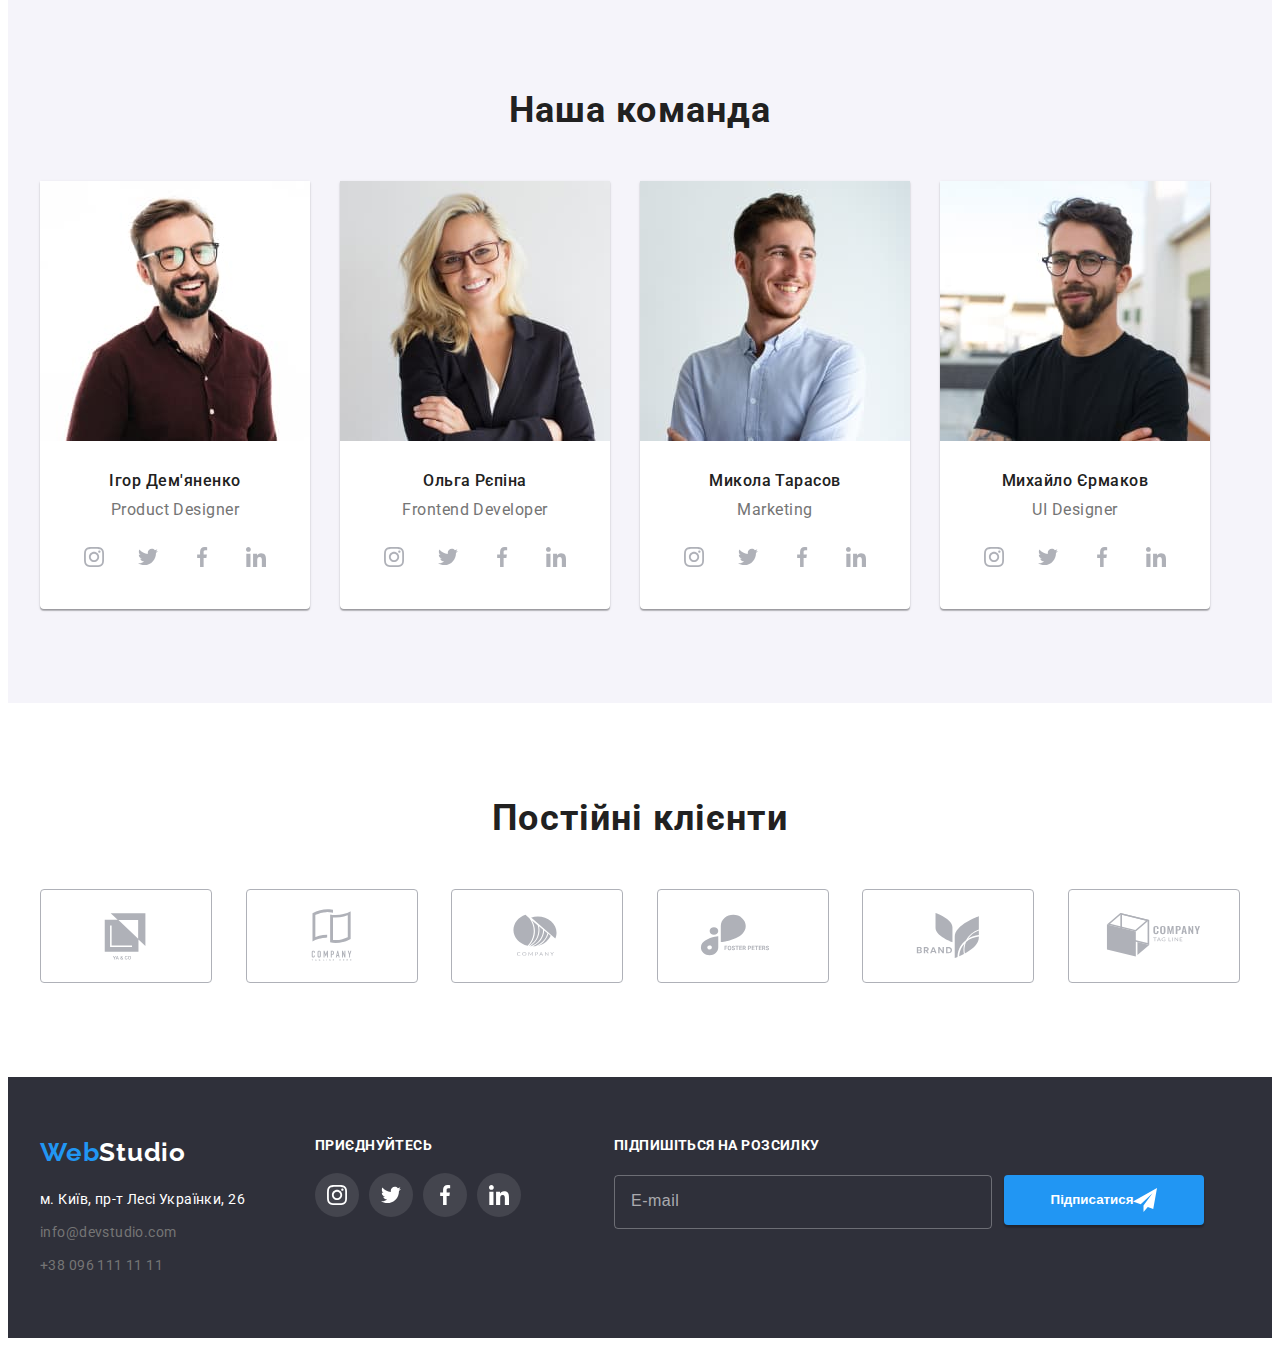
==== commit 1e16e034: "BEM" ====
--- a/index.html
+++ b/index.html
@@ -21,35 +21,35 @@
   </head>
   <body>
     <header class="header">
-      <div class="container header-container">
-        <nav class="haeder-navigation">
-          <a class="header-logo link" href="index.html" lang="en"
-            ><span class="header-web-logo">Web</span>Studio
+      <div class="container">
+        <nav class="navigation">
+          <a class="logo link header__logo" href="index.html" lang="en"
+            ><span class="logo_blue-color">Web</span>Studio
           </a>
-          <ul class="header-navigation-list list">
-            <li class="header-navigation-item">
-              <a class="header-navigation-link current link" href="index.html">Студія</a>
-            </li>
-            <li class="header-navigation-item">
-              <a class="header-navigation-link link" href="portfolio.html">Портфоліо</a>
-            </li>
-            <li class="header-navigation-item">
-              <a class="header-navigation-link link" href="">Контакти</a>
+          <ul class="navigation__list list">
+            <li class="navigation__item">
+              <a class="navigation__link current link" href="index.html">Студія</a>
+            </li>
+            <li class="navigation__item">
+              <a class="navigation__link link" href="portfolio.html">Портфоліо</a>
+            </li>
+            <li class="navigation__item">
+              <a class="navigation__link link" href="">Контакти</a>
             </li>
           </ul>
         </nav>
-        <ul class="header-address-list list">
-          <li class="header-address-item">
-            <a class="header-address-link link" href="mailto:info@devstudio.com"
-              ><svg class="header-icon" width="16" height="12">
+        <ul class="contact list">
+          <li class="contact__item">
+            <a class="contact__link link" href="mailto:info@devstudio.com"
+              ><svg class="contact__icon" width="16" height="12">
                 <use href="./images/symbol-defs.svg#icon-envelope"></use>
               </svg>
               info@devstudio.com</a
             >
           </li>
-          <li class="header-address-item">
-            <a class="header-address-link link" href="tel:+380961111111">
-              <svg class="header-icon" width="10" height="16">
+          <li class="contact__item">
+            <a class="contact__link link" href="tel:+380961111111">
+              <svg class="contact__icon" width="10" height="16">
                 <use href="./images/symbol-defs.svg#icon-smartphone"></use>
               </svg>
               +38 096 111 11 11</a
@@ -59,240 +59,241 @@
       </div>
     </header>
     <main>
-      <section class="btn-section">
+      <section class="order-section">
         <div class="container">
-          <h1 class="btn-heading">Ефективні рішення для вашого бізнесу</h1>
-          <button class="main-btn" type="button" data-modal-open>Замовити послугу</button>
+          <div class="order">
+            <h1 class="order-heading">Ефективні рішення для вашого бізнесу</h1>
+            <button class="button" type="button" data-modal-open>Замовити послугу</button>
+          </div>
         </div>
       </section>
-      <section class="our-benefits">
+      <section class="benefits-section">
         <div class="container">
-          <ul class="benefits-list list">
-            <li class="benefits-item">
-              <div class="hero-icon-blocks">
-                <svg class="benefits-icon" width="70" height="70">
+          <ul class="benefits list">
+            <li class="benefits__item">
+              <div class="benefits__icon-blocks">
+                <svg class="benefits__icon" width="70" height="70">
                   <use href="./images/symbol-defs.svg#icon-antenna"></use>
                 </svg>
               </div>
-              <h2 class="benefits-heading">Увага до деталей</h2>
-              <p class="benefits-description">
+              <h2 class="benefits__heading">Увага до деталей</h2>
+              <p class="benefits__description">
                 Ідейні міркування, і навіть початок повсякденної роботи з формування позиції.
               </p>
             </li>
-            <li class="benefits-item">
-              <div class="hero-icon-blocks">
-                <svg class="benefits-icon" width="70" height="70">
+            <li class="benefits__item">
+              <div class="benefits__icon-blocks">
+                <svg class="benefits__icon" width="70" height="70">
                   <use href="./images/symbol-defs.svg#icon-clock"></use>
                 </svg>
               </div>
-              <h2 class="benefits-heading">Пунктуальність</h2>
-              <p class="benefits-description">
+              <h2 class="benefits__heading">Пунктуальність</h2>
+              <p class="benefits__description">
                 Завдання організації, особливо рамки і місце навчання кадрів тягне у себе.
               </p>
             </li>
-            <li class="benefits-item">
-              <div class="hero-icon-blocks">
-                <svg class="benefits-icon" width="70" height="70">
+            <li class="benefits__item">
+              <div class="benefits__icon-blocks">
+                <svg class="benefits__icon" width="70" height="70">
                   <use href="./images/symbol-defs.svg#icon-diagram"></use>
                 </svg>
               </div>
-              <h2 class="benefits-heading">Планування</h2>
-              <p class="benefits-description">
+              <h2 class="benefits__heading">Планування</h2>
+              <p class="benefits__description">
                 Так само консультація з широким активом значною мірою зумовлює.
               </p>
             </li>
-            <li class="benefits-item">
-              <div class="hero-icon-blocks">
-                <svg class="benefits-icon" width="70" height="70">
+            <li class="benefits__item">
+              <div class="benefits__icon-blocks">
+                <svg class="benefits__icon" width="70" height="70">
                   <use href="./images/symbol-defs.svg#icon-astronaut"></use>
                 </svg>
               </div>
-              <h2 class="benefits-heading">Сучасні технології</h2>
-              <p class="benefits-description">
+              <h2 class="benefits__heading">Сучасні технології</h2>
+              <p class="benefits__description">
                 Значимість цих проблем настільки очевидна, що реалізація планових завдань.
               </p>
             </li>
           </ul>
         </div>
       </section>
-      <section class="our-job">
+      <section class="our-job-section">
         <div class="container">
-          <h2 class="our-job-heading">Чим ми займаємося</h2>
-          <ul class="our-job-list list">
-            <li class="our-job-item">
+          <h2 class="our-job-header">Чим ми займаємося</h2>
+          <ul class="our-job list">
+            <li class="our-job__item">
               <img
-                class="our-job-picture"
+                class="our-job__picture"
                 src="./images/our-job-1.jpg"
                 alt="печатает на планшете"
                 width="370" />
-              <p class="our-job-description">Десктопні додатки</p>
-            </li>
-            <li class="our-job-item">
+              <p class="our-job__description">Десктопні додатки</p>
+            </li>
+            <li class="our-job__item">
               <img
-                class="our-job-picture"
+                class="our-job__picture"
                 src="./images/our-job-2.jpg"
                 alt="смартфон и ноутбук"
                 width="370" />
-              <p class="our-job-description">Мобільні додатки</p>
-            </li>
-            <li class="our-job-item">
+              <p class="our-job__description">Мобільні додатки</p>
+            </li>
+            <li class="our-job__item">
               <img
-                class="our-job-picture"
+                class="our-job__picture"
                 src="./images/our-job-3.jpg"
                 alt="планшет с палитрой цветов"
                 width="370" />
-              <p class="our-job-description">Дизайнерські рішення</p>
+              <p class="our-job__description">Дизайнерські рішення</p>
             </li>
           </ul>
         </div>
       </section>
-      <section class="our-team">
+      <section class="team-section">
         <div class="container">
-          <h3 class="our-team-heading">Наша команда</h3>
-          <ul class="our-team-list list">
-            <li class="our-team-item">
-              <div class="team-card">
+          <h3 class="team-heading">Наша команда</h3>
+          <ul class="team list">
+            <li class="team__item">
+              <div class="team__card">
                 <img
-                  class="our-team-photo"
+                  class="team__photo"
                   src="./images/igor-demyanenko.jpg"
                   alt="Игорь Демьяненко"
                   width="270" />
-                <h4 class="our-team-name">Ігор Дем'яненко</h4>
-                <p class="our-team-job-title" lang="en">Product Designer</p>
-                <ul class="team-soc-list list">
-                  <li class="team-item">
-                    <a class="team-soc-link" href=""
-                      ><svg class="team-soc-icon" width="20" height="20">
+                <h4 class="team__name">Ігор Дем'яненко</h4>
+                <p class="team__position" lang="en">Product Designer</p>
+                <ul class="worker-social list">
+                  <li class="worker-social__item">
+                    <a class="worker-social__link" href=""
+                      ><svg class="worker-social__icon" width="20" height="20">
                         <use href="./images/symbol-defs.svg#icon-instagram"></use></svg
                     ></a>
                   </li>
-                  <li class="team-item">
-                    <a class="team-soc-link" href=""
-                      ><svg class="team-soc-icon" width="20" height="20">
+                  <li class="worker-social__item">
+                    <a class="worker-social__link" href=""
+                      ><svg class="worker-social__icon" width="20" height="20">
                         <use href="./images/symbol-defs.svg#icon-twitter"></use></svg
                     ></a>
                   </li>
-                  <li></li>
-                  <li class="team-item">
-                    <a class="team-soc-link" href=""
-                      ><svg class="team-soc-icon" width="20" height="20">
+                  <li class="worker-social__item">
+                    <a class="worker-social__link" href=""
+                      ><svg class="worker-social__icon" width="20" height="20">
                         <use href="./images/symbol-defs.svg#icon-facebook"></use></svg
                     ></a>
                   </li>
-                  <li class="team-item">
-                    <a class="team-soc-link" href=""
-                      ><svg class="team-soc-icon" width="20" height="20">
+                  <li class="worker-social__item">
+                    <a class="worker-social__link" href=""
+                      ><svg class="worker-social__icon" width="20" height="20">
                         <use href="./images/symbol-defs.svg#icon-linkedin"></use></svg
                     ></a>
                   </li>
                 </ul>
               </div>
             </li>
-            <li class="our-team-item">
-              <div class="team-card">
+            <li class="team__item">
+              <div class="team__card">
                 <img
-                  class="our-team-photo"
+                  class="team__photo"
                   src="./images/olga-repina.jpg"
                   alt="Ольга Репина"
                   width="270" />
-                <h4 class="our-team-name">Ольга Рєпіна</h4>
-                <p class="our-team-job-title" lang="en">Frontend Developer</p>
-                <ul class="team-soc-list list">
-                  <li class="team-item">
-                    <a class="team-soc-link" href=""
-                      ><svg class="team-soc-icon" width="20" height="20">
+                <h4 class="team__name">Ольга Рєпіна</h4>
+                <p class="team__position" lang="en">Frontend Developer</p>
+                <ul class="worker-social list">
+                  <li class="worker-social__item">
+                    <a class="worker-social__link" href=""
+                      ><svg class="worker-social__icon" width="20" height="20">
                         <use href="./images/symbol-defs.svg#icon-instagram"></use></svg
                     ></a>
                   </li>
-                  <li class="team-item">
-                    <a class="team-soc-link" href=""
-                      ><svg class="team-soc-icon" width="20" height="20">
+                  <li class="worker-social__item">
+                    <a class="worker-social__link" href=""
+                      ><svg class="worker-social__icon" width="20" height="20">
                         <use href="./images/symbol-defs.svg#icon-twitter"></use></svg
                     ></a>
                   </li>
-                  <li class="team-item">
-                    <a class="team-soc-link" href=""
-                      ><svg class="team-soc-icon" width="20" height="20">
+                  <li class="worker-social__item">
+                    <a class="worker-social__link" href=""
+                      ><svg class="worker-social__icon" width="20" height="20">
                         <use href="./images/symbol-defs.svg#icon-facebook"></use></svg
                     ></a>
                   </li>
-                  <li class="team-item">
-                    <a class="team-soc-link" href=""
-                      ><svg class="team-soc-icon" width="20" height="20">
+                  <li class="worker-social__item">
+                    <a class="worker-social__link" href=""
+                      ><svg class="worker-social__icon" width="20" height="20">
                         <use href="./images/symbol-defs.svg#icon-linkedin"></use></svg
                     ></a>
                   </li>
                 </ul>
               </div>
             </li>
-            <li class="our-team-item">
-              <div class="team-card">
+            <li class="team__item">
+              <div class="team__card">
                 <img
-                  class="our-team-photo"
+                  class="team__photo"
                   src="./images/nikolay-tarasov.jpg"
                   alt="Николай Тарасов"
                   width="270" />
-                <h4 class="our-team-name">Микола Тарасов</h4>
-                <p class="our-team-job-title" lang="en">Marketing</p>
-                <ul class="team-soc-list list">
-                  <li class="team-item">
-                    <a class="team-soc-link" href=""
-                      ><svg class="team-soc-icon" width="20" height="20">
+                <h4 class="team__name">Микола Тарасов</h4>
+                <p class="team__position" lang="en">Marketing</p>
+                <ul class="worker-social list">
+                  <li class="worker-social__item">
+                    <a class="worker-social__link" href=""
+                      ><svg class="worker-social__icon" width="20" height="20">
                         <use href="./images/symbol-defs.svg#icon-instagram"></use></svg
                     ></a>
                   </li>
-                  <li class="team-item">
-                    <a class="team-soc-link" href=""
-                      ><svg class="team-soc-icon" width="20" height="20">
+                  <li class="worker-social__item">
+                    <a class="worker-social__link" href=""
+                      ><svg class="worker-social__icon" width="20" height="20">
                         <use href="./images/symbol-defs.svg#icon-twitter"></use></svg
                     ></a>
                   </li>
-                  <li class="team-item">
-                    <a class="team-soc-link" href=""
-                      ><svg class="team-soc-icon" width="20" height="20">
+                  <li class="worker-social__item">
+                    <a class="worker-social__link" href=""
+                      ><svg class="worker-social__icon" width="20" height="20">
                         <use href="./images/symbol-defs.svg#icon-facebook"></use></svg
                     ></a>
                   </li>
-                  <li class="team-item">
-                    <a class="team-soc-link" href=""
-                      ><svg class="team-soc-icon" width="20" height="20">
+                  <li class="worker-social__item">
+                    <a class="worker-social__link" href=""
+                      ><svg class="worker-social__icon" width="20" height="20">
                         <use href="./images/symbol-defs.svg#icon-linkedin"></use></svg
                     ></a>
                   </li>
                 </ul>
               </div>
             </li>
-            <li class="our-team-item">
-              <div class="team-card">
+            <li class="team__item">
+              <div class="team__card">
                 <img
-                  class="our-team-photo"
+                  class="team__photo"
                   src="./images/mihail-ermakov.jpg"
                   alt="Михаил Ермаков"
                   width="270" />
-                <h4 class="our-team-name">Михайло Єрмаков</h4>
-                <p class="our-team-job-title" lang="en">UI Designer</p>
-                <ul class="team-soc-list list">
-                  <li class="team-item">
-                    <a class="team-soc-link" href="">
-                      <svg class="team-soc-icon" width="20" height="20">
+                <h4 class="team__name">Михайло Єрмаков</h4>
+                <p class="team__position" lang="en">UI Designer</p>
+                <ul class="worker-social list">
+                  <li class="worker-social__item">
+                    <a class="worker-social__link" href="">
+                      <svg class="worker-social__icon" width="20" height="20">
                         <use href="./images/symbol-defs.svg#icon-instagram"></use></svg
                     ></a>
                   </li>
-                  <li class="team-item">
-                    <a class="team-soc-link" href=""
-                      ><svg class="team-soc-icon" width="20" height="20">
+                  <li class="worker-social__item">
+                    <a class="worker-social__link" href=""
+                      ><svg class="worker-social__icon" width="20" height="20">
                         <use href="./images/symbol-defs.svg#icon-twitter"></use></svg
                     ></a>
                   </li>
-                  <li class="team-item">
-                    <a class="team-soc-link" href=""
-                      ><svg class="team-soc-icon" width="20" height="20">
+                  <li class="worker-social__item">
+                    <a class="worker-social__link" href=""
+                      ><svg class="worker-social__icon" width="20" height="20">
                         <use href="./images/symbol-defs.svg#icon-facebook"></use></svg
                     ></a>
                   </li>
-                  <li class="team-item">
-                    <a class="team-soc-link" href=""
-                      ><svg class="team-soc-icon" width="20" height="20">
+                  <li class="worker-social__item">
+                    <a class="worker-social__link" href=""
+                      ><svg class="worker-social__icon" width="20" height="20">
                         <use href="./images/symbol-defs.svg#icon-linkedin"></use></svg
                     ></a>
                   </li>
@@ -302,48 +303,48 @@
           </ul>
         </div>
       </section>
-      <section class="our-clients">
+      <section class="clients-section">
         <div class="container">
-          <h3 class="our-clients-title">Постійні клієнти</h3>
-          <ul class="our-clients-list list">
-            <li class="our-clients-item">
-              <a href="" class="our-clients-link link">
-                <svg class="our-clients-icon" width="106" height="60">
+          <h3 class="clients-heading">Постійні клієнти</h3>
+          <ul class="clients list">
+            <li class="clients__item">
+              <a href="" class="clients__link link">
+                <svg class="clients__icon" width="106" height="60">
                   <use href="./images/symbol-defs.svg#icon-logo2"></use>
                 </svg>
               </a>
             </li>
-            <li class="our-clients-item">
-              <a href="" class="our-clients-link">
-                <svg class="our-clients-icon" width="106" height="60">
+            <li class="clients__item">
+              <a href="" class="clients__link">
+                <svg class="clients__icon" width="106" height="60">
                   <use href="./images/symbol-defs.svg#icon-logo1"></use>
                 </svg>
               </a>
             </li>
-            <li class="our-clients-item">
-              <a href="" class="our-clients-link">
-                <svg class="our-clients-icon" width="106" height="60">
+            <li class="clients__item">
+              <a href="" class="clients__link">
+                <svg class="clients__icon" width="106" height="60">
                   <use href="./images/symbol-defs.svg#icon-logo3"></use>
                 </svg>
               </a>
             </li>
-            <li class="our-clients-item">
-              <a href="" class="our-clients-link">
-                <svg class="our-clients-icon" width="106" height="60">
+            <li class="clients__item">
+              <a href="" class="clients__link">
+                <svg class="clients__icon" width="106" height="60">
                   <use href="./images/symbol-defs.svg#icon-logo4"></use>
                 </svg>
               </a>
             </li>
-            <li class="our-clients-item">
-              <a href="" class="our-clients-link">
-                <svg class="our-clients-icon" width="106" height="60">
+            <li class="clients__item">
+              <a href="" class="clients__link">
+                <svg class="clients__icon" width="106" height="60">
                   <use href="./images/symbol-defs.svg#icon-logo5"></use>
                 </svg>
               </a>
             </li>
-            <li class="our-clients-item">
-              <a href="" class="our-clients-link">
-                <svg class="our-clients-icon" width="106" height="60">
+            <li class="clients__item">
+              <a href="" class="clients__link">
+                <svg class="clients__icon" width="106" height="60">
                   <use href="./images/symbol-defs.svg#icon-logo6"></use>
                 </svg>
               </a>
@@ -355,65 +356,65 @@
     <footer class="footer-address">
       <div class="container">
         <div class="footer-blocks">
-          <div class="footer-address-block">
-            <a class="footer-logo link" href="index.html"
-              ><span class="footer-web-logo">Web</span>Studio
+          <div class="address-block">
+            <a class="logo link footer-logo" href="index.html"
+              ><span class="logo_blue-color">Web</span>Studio
             </a>
-            <address class="foorer-address">
-              <ul class="footer-address-list list">
-                <li class="footer-address-item">
-                  <a href="" class="address link">м. Київ, пр-т Лесі Українки, 26</a>
+            <address class="address">
+              <ul class="address__list list">
+                <li class="address__item">
+                  <a href="" class="address__location link">м. Київ, пр-т Лесі Українки, 26</a>
                 </li>
-                <li class="footer-address-item">
-                  <a class="footer-address-description link" href="mailto:info@devstudio.com"
+                <li class="address__item">
+                  <a class="address__description link" href="mailto:info@devstudio.com"
                     >info@devstudio.com</a
                   >
                 </li>
-                <li class="footer-address-item">
-                  <a class="footer-phone link" href="tel:+380961111111">+38 096 111 11 11</a>
+                <li class="address__item">
+                  <a class="address__phone link" href="tel:+380961111111">+38 096 111 11 11</a>
                 </li>
               </ul>
             </address>
           </div>
-          <div class="footer-join-us-block">
-            <h3 class="join-us-title">Приєднуйтесь</h3>
-            <ul class="join-us list">
-              <li class="join-us-item">
-                <a class="join-us-link" href="">
-                  <svg class="footer-icon" width="20" height="20">
+          <div class="join-us">
+            <h3 class="join-us__heading">Приєднуйтесь</h3>
+            <ul class="join-us__list list">
+              <li class="join-us__item">
+                <a class="join-us__link" href="">
+                  <svg class="join-us__icon" width="20" height="20">
                     <use href="./images/symbol-defs.svg#icon-instagram"></use>
                   </svg>
                 </a>
               </li>
-              <li class="join-us-item">
-                <a class="join-us-link" href=""
-                  ><svg class="footer-icon" width="20" height="20">
+              <li class="join-us__item">
+                <a class="join-us__link" href=""
+                  ><svg class="join-us__icon" width="20" height="20">
                     <use href="./images/symbol-defs.svg#icon-twitter"></use></svg
                 ></a>
               </li>
-              <li class="join-us-item">
-                <a class="join-us-link" href=""
-                  ><svg class="footer-icon" width="20" height="20">
+              <li class="join-us__item">
+                <a class="join-us__link" href=""
+                  ><svg class="join-us__icon" width="20" height="20">
                     <use href="./images/symbol-defs.svg#icon-facebook"></use></svg
                 ></a>
               </li>
-              <li class="join-us-item">
-                <a class="join-us-link" href=""
-                  ><svg class="footer-icon" width="20" height="20">
+              <li class="join-us__item">
+                <a class="join-us__link" href=""
+                  ><svg class="join-us__icon" width="20" height="20">
                     <use href="./images/symbol-defs.svg#icon-linkedin"></use></svg
                 ></a>
               </li>
             </ul>
           </div>
           <div class="subscribe">
-            <p class="subscribe-title">Підпишіться на розсилку</p>
-            <form class="subscribe-form">
+            <p class="subscribe__heading">Підпишіться на розсилку</p>
+            <form class="subscribe__form">
               <label>
-                <input class="input-email" type="email" name="email" placeholder="E-mail" />
+                <input class="subscribe__email" type="email" name="email" placeholder="E-mail" />
               </label>
-              <button class="subscribe-button" type="submit">
+              <button class="button button_icon" type="submit">
                 Підписатися
-                <svg class="subscribe-icon" width="24" height="24">
+                <svg class="button__icon" width="24" height="24">
                   <use href="./images/symbol-defs.svg#icon-send"></use>
                 </svg>
               </button>
@@ -425,66 +426,66 @@
     <div class="backdrop is-hidden" data-modal>
       <div class="modal">
         <button class="modal-close" type="button" data-modal-close>
-          <svg class="modal-icon" width="18" height="18">
+          <svg class="modal-icon-close" width="18" height="18">
             <use href="./images/symbol-defs.svg#icon-close"></use>
           </svg>
         </button>
         <p class="modal-title">Залиште свої дані, ми вам передзвонимо</p>
         <form class="modal-form">
           <div class="modal-field">
-            <label for="user-name" class="modal-label"> Ім'я</label>
-            <div class="input-wrap">
-              <input type="text" class="modal-input" name="user-name" id="user-name" />
-              <svg class="input-icon" width="18" height="18">
+            <label for="user-name" class="modal-field__label"> Ім'я</label>
+            <div class="modal-field__wrap">
+              <input type="text" class="modal-field__input" name="user-name" id="user-name" />
+              <svg class="modal-field__icon" width="18" height="18">
                 <use href="./images/symbol-defs.svg#icon-person"></use>
               </svg>
             </div>
           </div>
           <div class="modal-field">
-            <label for="user-tel" class="modal-label"> Телефон</label>
-            <div class="input-wrap">
-              <input type="tel" class="modal-input" name="user-tel" id="user-tel" />
-              <svg class="input-icon" width="18" height="18">
+            <label for="user-tel" class="modal-field__label"> Телефон</label>
+            <div class="modal-field__wrap">
+              <input type="tel" class="modal-field__input" name="user-tel" id="user-tel" />
+              <svg class="modal-field__icon" width="18" height="18">
                 <use href="./images/symbol-defs.svg#icon-phone-black"></use>
               </svg>
             </div>
           </div>
           <div class="modal-field">
-            <label for="user-mail" class="modal-label"> Пошта</label>
-            <div class="input-wrap">
-              <input type="email" class="modal-input" name="user-mail" id="user-mail" />
-              <svg class="input-icon" width="18" height="18">
+            <label for="user-mail" class="modal-field__label"> Пошта</label>
+            <div class="modal-field__wrap">
+              <input type="email" class="modal-field__input" name="user-mail" id="user-mail" />
+              <svg class="modal-field__icon" width="18" height="18">
                 <use href="./images/symbol-defs.svg#icon-vector"></use>
               </svg>
             </div>
           </div>
           <div class="modal-field">
-            <label for="user-text" class="modal-label"> Коментар </label>
+            <label for="user-text" class="modal-field__label"> Коментар </label>
             <textarea
-              class="modal-text"
+              class="modal-field__comment"
               name="user-text"
               id="user-text"
               cols="30"
               rows="10"
               placeholder="Введіть текст"></textarea>
           </div>
-          <div class="modal-policy">
+          <div class="policy">
             <input
               type="checkbox"
               name="policy"
               id="policy"
-              class="modal-policy vissually-hidden"
+              class="policy__input vissually-hidden"
               value="true" />
-            <label for="policy" class="policy-text"
+            <label for="policy" class="policy__text"
               ><span
-                ><svg class="policy-icon" width="13" height="10">
+                ><svg class="policy__icon" width="13" height="10">
                   <use href="./images/symbol-defs.svg#icon-vector-policy"></use></svg></span
-              >Погоджуюся з розсилкою та приймаю &nbsp;<a href="" class="policy-link"
+              >Погоджуюся з розсилкою та приймаю &nbsp;<a href="" class="policy__link"
                 >Умови договору</a
               ></label
             >
           </div>
-          <button class="upload-button" type="submit">Відправити</button>
+          <button class="button upload-button" type="submit">Відправити</button>
         </form>
       </div>
     </div>
--- a/CSS/style.css
+++ b/CSS/style.css
@@ -5,7 +5,7 @@
   --header-logo-color: #000000;
   --footer-logo-color: #ffffff;
   --hover-color: #2196f3;
-  --footer-adress-color: #ffffff;
+  --footer-address-color: #ffffff;
   --web-logo: #2196f3;
   --service-btn-text: #ffffff;
   --service-btn-color: #2196f3;
@@ -71,7 +71,7 @@
   margin: -1px;
 }
 
-/* -------------- studio\portfolio header -------------- */
+/* -------------- studio\portfolio header navigation-------------- */
 
 .header {
   padding-top: 24px;
@@ -84,34 +84,39 @@
   align-items: center;
 }
 
-.sticky {
-  position: sticky;
-}
-
-.haeder-navigation {
-  display: flex;
-  align-items: center;
-}
-.header-web-logo {
-  color: var(--web-logo);
-}
-
-.header-logo {
+.navigation {
+  display: flex;
+  align-items: center;
+}
+
+.logo {
   font-family: 'Raleway';
   font-weight: 700;
   font-size: 26px;
   line-height: 1.2;
   letter-spacing: 0.03em;
+}
+
+.header__logo {
   color: var(--header-logo-color);
   margin-right: 93px;
 }
 
-.header-navigation-list {
+.footer-logo {
+  color: var(--footer-logo-color);
+  margin-bottom: 20px;
+}
+
+.logo_blue-color {
+  color: var(--web-logo);
+}
+
+.navigation__list {
   display: flex;
   gap: 50px;
 }
 
-.header-navigation-link {
+.navigation__link {
   font-weight: 500;
   font-size: 14px;
   line-height: 1.15;
@@ -120,13 +125,13 @@
   transition: color 250ms cubic-bezier(0.4, 0, 0.2, 1);
 }
 
-.header-navigation-link.current {
+.navigation__link.current {
   display: block;
   position: relative;
   color: var(--hover-color);
 }
 
-.header-navigation-link.current::after {
+.navigation__link.current::after {
   content: '';
   position: absolute;
   bottom: -32px;
@@ -139,40 +144,20 @@
   transform: translate(0, 50%);
 }
 
-.header-navigation-link:hover,
-.header-navigation-link:focus {
+.navigation__link:hover,
+.navigation__link:focus {
   color: var(--hover-color);
 }
 
-/* .header-navigation-link:hover::after {
-  opacity: 1;
-} */
-
-/* .current {
-  color: var(--hover-color);
-  display: block;
-  position: relative;
-}
-
-.current::after {
-  content: '';
-  position: absolute;
-  bottom: -32px;
-  left: 0;
-  display: block;
-  width: 100%;
-  height: 4px;
-  border-radius: 2px;
-  background-color: #2196f3;
-} */
-
-.header-address-list {
+/* -------------- studio\portfolio header contact-------------- */
+
+.contact {
   display: flex;
   gap: 50px;
   margin-left: auto;
 }
 
-.header-address-link {
+.contact__link {
   display: flex;
   align-items: center;
   font-weight: 500;
@@ -185,19 +170,19 @@
   transition-timing-function: cubic-bezier(0.4, 0, 0.2, 1);
 }
 
-.header-address-link:hover,
-.header-address-link:focus {
+.contact__link:hover,
+.contact__link:focus {
   color: var(--hover-color);
 }
 
-.header-icon {
+.contact__icon {
   margin-right: 10px;
   fill: currentColor;
 }
 
-/* -------------- studio-main -------------- */
-
-.btn-section {
+/* -------------- studio-main order-section-------------- */
+
+.order-section {
   padding: 200px 0;
   background-image: linear-gradient(rgba(47, 48, 58, 0.4), rgba(47, 48, 58, 0.4)),
     url(../images/main-background.jpg);
@@ -206,13 +191,13 @@
   background-size: cover;
 }
 
-.btn-section > .container {
+.order {
   display: flex;
   flex-direction: column;
   align-items: center;
 }
 
-.btn-heading {
+.order-heading {
   font-weight: 900;
   font-size: 44px;
   line-height: 1.36;
@@ -224,7 +209,7 @@
   max-width: 700px;
 }
 
-.main-btn {
+.button {
   color: var(--service-btn-text);
   background-color: var(--service-btn-color);
   font-weight: 700;
@@ -237,17 +222,19 @@
   cursor: pointer;
 }
 
-.our-benefits {
+/* -------------- studio-main benefits-section-------------- */
+
+.benefits-section {
   padding-top: 94px;
   padding-bottom: 94px;
 }
 
-.benefits-list {
+.benefits {
   display: flex;
   gap: 30px;
 }
 
-.hero-icon-blocks {
+.benefits__icon-blocks {
   display: flex;
   justify-content: center;
   align-items: center;
@@ -257,7 +244,7 @@
   margin-bottom: 20px;
 }
 
-.benefits-heading {
+.benefits__heading {
   font-weight: 700;
   font-size: 14px;
   line-height: 1.15;
@@ -267,7 +254,7 @@
   margin-bottom: 10px;
 }
 
-.benefits-description {
+.benefits__description {
   font-weight: 400;
   font-size: 14px;
   line-height: 1.71;
@@ -275,11 +262,13 @@
   color: var(--description-color);
 }
 
-.our-job {
+/* -------------- studio-main our-job-section-------------- */
+
+.our-job-section {
   padding-bottom: 94px;
 }
 
-.our-job-heading {
+.our-job-header {
   font-weight: 700;
   font-size: 36px;
   line-height: 1.17;
@@ -289,11 +278,16 @@
   margin-bottom: 50px;
 }
 
-.our-job-item {
+.our-job {
+  display: flex;
+  gap: 30px;
+}
+
+.our-job__item {
   position: relative;
 }
 
-.our-job-description {
+.our-job__description {
   display: flex;
   position: absolute;
   bottom: 0;
@@ -311,53 +305,42 @@
   align-items: center;
 }
 
-.our-job-list {
-  display: flex;
-  gap: 30px;
-}
-
-.our-team {
+/* -------------- studio-main team-section-------------- */
+
+.team-section {
   padding-top: 94px;
   padding-bottom: 94px;
   background-color: #f5f4fa;
 }
 
-.team-card {
+.team-heading {
+  font-weight: 700;
+  font-size: 36px;
+  line-height: 1.17;
+  text-align: center;
+  letter-spacing: 0.03em;
+  color: var(--second-heading-color);
+  margin-bottom: 50px;
+}
+
+.team {
+  display: flex;
+  gap: 30px;
+}
+
+.team__item {
+  width: 270px;
+  border-radius: 0px 0px 4px 4px;
+  background-color: #fff;
+}
+
+.team__card {
   box-shadow: 0px 1px 3px rgba(0, 0, 0, 0.12), 0px 1px 1px rgba(0, 0, 0, 0.14),
     0px 2px 1px rgba(0, 0, 0, 0.2);
   border-radius: 0px 0px 4px 4px;
 }
 
-.our-team-item {
-  width: 270px;
-  border-radius: 0px 0px 4px 4px;
-  background-color: #fff;
-}
-
-.our-team-heading {
-  font-weight: 700;
-  font-size: 36px;
-  line-height: 1.17;
-  text-align: center;
-  letter-spacing: 0.03em;
-  color: var(--second-heading-color);
-  margin-bottom: 50px;
-}
-
-.our-team-list {
-  display: flex;
-  gap: 30px;
-}
-
-/* .product-designer {}
-
-.frontend-developer {}
-
-.ui-designer {}
-
-.marketing {} */
-
-.our-team-name {
+.team__name {
   font-weight: 500;
   font-size: 16px;
   line-height: 1.19;
@@ -368,7 +351,7 @@
   margin-bottom: 10px;
 }
 
-.our-team-job-title {
+.team__position {
   font-weight: 400;
   font-size: 16px;
   line-height: 1.19;
@@ -378,50 +361,46 @@
   padding-bottom: 16px;
 }
 
-.team-soc-list {
+.worker-social {
   display: flex;
   gap: 10px;
   justify-content: center;
   padding-bottom: 30px;
 }
 
-.team-soc-link {
+.worker-social__link {
   display: flex;
   justify-content: center;
   align-items: center;
   width: 44px;
   height: 44px;
   border-radius: 50%;
-  transition-property: background;
-  transition-duration: 250ms;
-  transition-timing-function: cubic-bezier(0.4, 0, 0.2, 1);
-}
-
-.team-soc-link:hover,
-.team-soc-link:focus {
+  transition: background 250ms cubic-bezier(0.4, 0, 0.2, 1);
+}
+
+.worker-social__link:hover,
+.worker-social__link:focus {
   background: #2196f3;
   cursor: pointer;
 }
 
-.team-soc-icon {
+.worker-social__icon {
   fill: #afb1b8;
-  transition-property: fill;
-  transition-duration: 250ms;
-  transition-timing-function: cubic-bezier(0.4, 0, 0.2, 1);
-}
-
-.team-soc-link:hover .team-soc-icon {
+  transition-property: fill 250ms cubic-bezier(0.4, 0, 0.2, 1);
+}
+
+.worker-social__link:hover .worker-social__icon {
   fill: #ffffff;
 }
 
 /* -------------- our clients-------------- */
 
-.our-clients {
+.clients-section {
   padding-top: 94px;
   padding-bottom: 94px;
 }
 
-.our-clients-title {
+.clients-heading {
   font-style: normal;
   font-weight: 700;
   font-size: 36px;
@@ -432,12 +411,12 @@
   margin-bottom: 50px;
 }
 
-.our-clients-list {
+.clients {
   display: flex;
   justify-content: space-between;
 }
 
-.our-clients-link {
+.clients__link {
   display: flex;
   justify-content: center;
   align-items: center;
@@ -450,38 +429,37 @@
   transition-timing-function: cubic-bezier(0.4, 0, 0.2, 1);
 }
 
-.our-clients-icon {
+.clients__link:hover,
+.clients__link:focus {
+  border-color: rgba(33, 150, 243, 1);
+}
+
+.clients__link:hover .clients__icon {
+  fill: #2196f3;
+}
+
+.clients__icon {
   fill: #afb1b8;
   transition-property: fill;
   transition-duration: 250ms;
   transition-timing-function: cubic-bezier(0.4, 0, 0.2, 1);
 }
 
-.our-clients-link:hover,
-.our-clients-link:focus {
-  border-color: rgba(33, 150, 243, 1);
-}
-
-.our-clients-link:hover .our-clients-icon {
-  fill: #2196f3;
-}
-
-/* -------------- portfolio main -------------- */
-
-.main-filter {
+/* -------------- portfolio main filter-------------- */
+
+.filter-section {
   padding-top: 94px;
   padding-bottom: 94px;
 }
 
-.filter-list {
+.filter {
   margin-bottom: 50px;
   display: flex;
   gap: 8px;
   justify-content: center;
 }
 
-.filter-btn {
-  font-family: 'roboto';
+.filter__button {
   font-weight: 500;
   font-size: 16px;
   line-height: 1.62;
@@ -498,46 +476,46 @@
     box-shadow 250ms cubic-bezier(0.4, 0, 0.2, 1);
 }
 
-.filter-btn:hover,
-.filter-btn:focus {
+.filter__button:hover,
+.filter__button:focus {
   color: var(--filter-btn-hover-text);
   background-color: var(--filter-btn-hover-color);
   box-shadow: 0px 3px 1px rgba(0, 0, 0, 0.1), 0px 1px 2px rgba(0, 0, 0, 0.08),
     0px 2px 2px rgba(0, 0, 0, 0.12);
 }
 
-.example-list {
+.example__list {
   display: flex;
   flex-wrap: wrap;
   row-gap: 30px;
   column-gap: 30px;
 }
 
-.example-item {
+.example__item {
   width: 370px;
 }
 
-.example-link {
+.example__link {
   transition: box-shadow 250ms cubic-bezier(0.4, 0, 0.2, 1);
 }
 
-.example-link:hover {
+.example__link:hover {
   box-shadow: 0px 1px 1px rgba(0, 0, 0, 0.12), 0px 4px 4px rgba(0, 0, 0, 0.06),
     1px 4px 6px rgba(0, 0, 0, 0.16);
 }
 
-.example-link:hover .example-box-description {
+.example__link:hover .example__description {
   box-shadow: 0px 1px 1px rgba(0, 0, 0, 0.12), 0px 4px 4px rgba(0, 0, 0, 0.06),
     1px 4px 6px rgba(0, 0, 0, 0.16);
   transform: translateY(0%);
 }
 
-.example-box {
+.example__box {
   position: relative;
   overflow: hidden;
 }
 
-.example-box-description {
+.example__description {
   position: absolute;
   top: 0;
   left: 0;
@@ -555,14 +533,14 @@
   overflow: auto;
 }
 
-.description {
+.example__works {
   padding: 20px 24px;
   border-left: 1px solid #eeeeee;
   border-right: 1px solid #eeeeee;
   border-bottom: 1px solid #eeeeee;
 }
 
-.example-title {
+.example__heading {
   font-weight: 700;
   font-size: 18px;
   line-height: 2;
@@ -571,7 +549,7 @@
   margin-bottom: 4px;
 }
 
-.example-description {
+.example__direction {
   font-weight: 400;
   font-size: 16px;
   line-height: 1.88;
@@ -580,6 +558,9 @@
 }
 
 /* -------------- studio/porfolio footer -------------- */
+
+/* -------------- studio/porfolio footer address block-------------- */
+
 .footer-address {
   background-color: #2f303a;
   padding-top: 60px;
@@ -590,7 +571,7 @@
   display: flex;
 }
 
-.footer-address-block {
+.address-block {
   margin-right: 70px;
 }
 
@@ -598,37 +579,27 @@
   color: var(--web-logo);
 }
 
-.footer-logo {
-  font-family: 'Raleway';
-  font-weight: 700;
-  font-size: 26px;
-  margin-bottom: 20px;
-  line-height: 1.2;
-  letter-spacing: 0.03em;
-  color: var(--footer-logo-color);
-}
-
-.footer-address-item:not(:last-child) {
+.address__item:not(:last-child) {
   margin-bottom: 9px;
 }
 
-.address {
+.address__list {
   font-weight: 400;
   font-size: 14px;
   font-style: normal;
   line-height: 1.71;
   letter-spacing: 0.03em;
-  color: var(--footer-adress-color);
+  color: var(--footer-address-color);
   transition-property: color;
   transition-duration: 250ms;
   transition-timing-function: cubic-bezier(0.4, 0, 0.2, 1);
 }
 
-.address:hover {
+.address__location:hover {
   color: #2196f3;
 }
 
-.footer-address-description {
+.address__description {
   font-family: 'Roboto';
   font-style: normal;
   font-weight: 400;
@@ -641,11 +612,11 @@
   transition-timing-function: cubic-bezier(0.4, 0, 0.2, 1);
 }
 
-.footer-address-description:hover {
+.address__description:hover {
   color: #2196f3;
 }
 
-.footer-phone {
+.address__phone {
   font-family: 'Roboto';
   font-style: normal;
   font-weight: 400;
@@ -658,31 +629,33 @@
   transition-timing-function: cubic-bezier(0.4, 0, 0.2, 1);
 }
 
-.footer-phone:hover {
+.address__phone:hover {
   color: #2196f3;
 }
 
-.footer-join-us-block {
+/* -------------- studio/porfolio footer join us -------------- */
+
+.join-us {
   margin-right: 93px;
 }
 
-.join-us-title {
+.join-us__heading {
   font-style: normal;
   font-weight: 700;
   font-size: 14px;
   line-height: 16px;
   letter-spacing: 0.03em;
   text-transform: uppercase;
-  color: var(--footer-adress-color);
+  color: var(--footer-address-color);
   margin-bottom: 20px;
 }
 
-.join-us {
+.join-us__list {
   display: flex;
   gap: 10px;
 }
 
-.join-us-link {
+.join-us__link {
   display: flex;
   justify-content: center;
   align-items: center;
@@ -695,34 +668,34 @@
   transition-timing-function: cubic-bezier(0.4, 0, 0.2, 1);
 }
 
-.join-us-link:hover,
-.join-us-link:focus {
+.join-us__link:hover,
+.join-us__link:focus {
   background-color: rgba(33, 150, 243, 1);
   cursor: pointer;
 }
 
-.footer-icon {
+.join-us__icon {
   fill: white;
 }
 
-/* -----------------------footer-subscribe----------------------*/
-
-.subscribe-title {
+/* -------------- studio/porfolio subscribe -------------- */
+
+.subscribe__heading {
   font-style: normal;
   font-weight: 700;
   font-size: 14px;
   line-height: 1.25;
   letter-spacing: 0.03em;
   text-transform: uppercase;
-  color: var(--footer-adress-color);
+  color: var(--footer-address-color);
   margin-bottom: 20px;
 }
 
-.subscribe-form {
-  display: flex;
-}
-
-.input-email {
+.subscribe__form {
+  display: flex;
+}
+
+.subscribe__email {
   width: 358px;
   height: 50px;
   border: 1px solid rgba(255, 255, 255, 0.3);
@@ -734,7 +707,7 @@
   transition: border 250ms cubic-bezier(0.4, 0, 0.2, 1);
 }
 
-.input-email::placeholder {
+.subscribe__email::placeholder {
   font-style: normal;
   font-weight: 400;
   font-size: 16px;
@@ -743,14 +716,11 @@
   color: rgba(255, 255, 255, 0.6);
 }
 
-.input-email:focus {
+.subscribe__email:focus {
   border: 1px solid #2196f3;
 }
 
-.subscribe-button {
-  display: flex;
-  justify-content: center;
-  align-items: center;
+.button {
   margin-left: 12px;
   color: var(--service-btn-text);
   background-color: var(--service-btn-color);
@@ -764,11 +734,17 @@
   cursor: pointer;
 }
 
-.subscribe-icon {
+.button_icon {
+  display: flex;
+  justify-content: center;
+  align-items: center;
+}
+
+.subscribe__icon {
   margin-left: 10px;
 }
 
-/* -----------------------modal-windows----------------------*/
+/* -----------------------modal-window----------------------*/
 
 .backdrop {
   position: fixed;
@@ -818,12 +794,12 @@
   pointer-events: none;
 }
 
-.modal-icon {
+.modal-icon-close {
   transition: fill 250ms cubic-bezier(0.4, 0, 0.2, 1);
   cursor: pointer;
 }
 
-.modal-icon:hover {
+.modal-icon-close:hover {
   fill: #2196f3;
 }
 
@@ -839,20 +815,24 @@
 }
 
 .modal-field {
-  margin: 10px;
-}
-
-.modal-label {
+  margin-bottom: 10px;
+}
+
+.modal-field:nth-child(4n) {
+  margin-bottom: 20px;
+}
+
+.modal-field__label {
   display: block;
   font-style: normal;
   font-weight: 400;
   font-size: 12px;
-
+  margin-bottom: 4px;
   letter-spacing: 0.01em;
   color: #757575;
 }
 
-.modal-input {
+.modal-field__input {
   width: 448px;
   height: 40px;
   border: 1px solid rgba(33, 33, 33, 0.2);
@@ -862,24 +842,23 @@
   transition: border 250ms cubic-bezier(0.4, 0, 0.2, 1);
 }
 
-.modal-input:focus {
+.modal-field__input:focus {
   border: 1px solid #2196f3;
 }
 
-.modal-input:focus + .input-icon {
+.modal-field__input:focus + .modal-field__icon {
   fill: #2196f3;
 }
 
-.modal-input:hover {
+.modal-field__input:hover {
   cursor: pointer;
 }
 
-.input-wrap {
+.modal-field__wrap {
   position: relative;
-  margin-top: 4px;
-}
-
-.input-icon {
+}
+
+.modal-field__icon {
   position: absolute;
   left: 12px;
   top: 50%;
@@ -887,10 +866,8 @@
   transition: fill 250ms cubic-bezier(0.4, 0, 0.2, 1);
 }
 
-.modal-text {
+.modal-field__comment {
   display: block;
-  margin-top: 4px;
-  margin-bottom: 20px;
   width: 100%;
   height: 120px;
   border: 1px solid rgba(33, 33, 33, 0.2);
@@ -900,7 +877,7 @@
   outline: none;
 }
 
-.modal-text::placeholder {
+.modal-field__comment::placeholder {
   font-style: normal;
   font-weight: 400;
   font-size: 12px;
@@ -910,15 +887,15 @@
   margin-top: 4px;
 }
 
-.modal-text:focus {
+.modal-field__comment:focus {
   border: 1px solid #2196f3;
 }
 
-.modal-policy {
+.policy {
   margin-bottom: 30px;
 }
 
-.policy-text {
+.policy__text {
   font-style: normal;
   font-weight: 400;
   font-size: 14px;
@@ -930,7 +907,7 @@
   justify-content: center;
 }
 
-.policy-text span {
+.policy__text span {
   width: 16px;
   height: 15px;
   border-radius: 2px;
@@ -942,21 +919,19 @@
   transition: background-color 250ms cubic-bezier(0.4, 0, 0.2, 1);
 }
 
-.modal-policy:checked + .policy-text span {
+.policy__input:checked + .policy__text span {
   background-color: #2196f3;
   border: none;
 }
 
-.policy-link {
+.policy__link {
   color: rgba(33, 150, 243, 1);
 }
 
-.upload-button {
+.button {
   color: var(--service-btn-text);
   background-color: var(--service-btn-color);
   font-weight: 700;
-  display: block;
-  margin: 0 auto;
   border: none;
   width: 200px;
   height: 50px;
@@ -964,3 +939,8 @@
     0px 2px 2px rgba(0, 0, 0, 0.12);
   border-radius: 4px;
 }
+
+.upload-button {
+  display: block;
+  margin: 0 auto;
+}
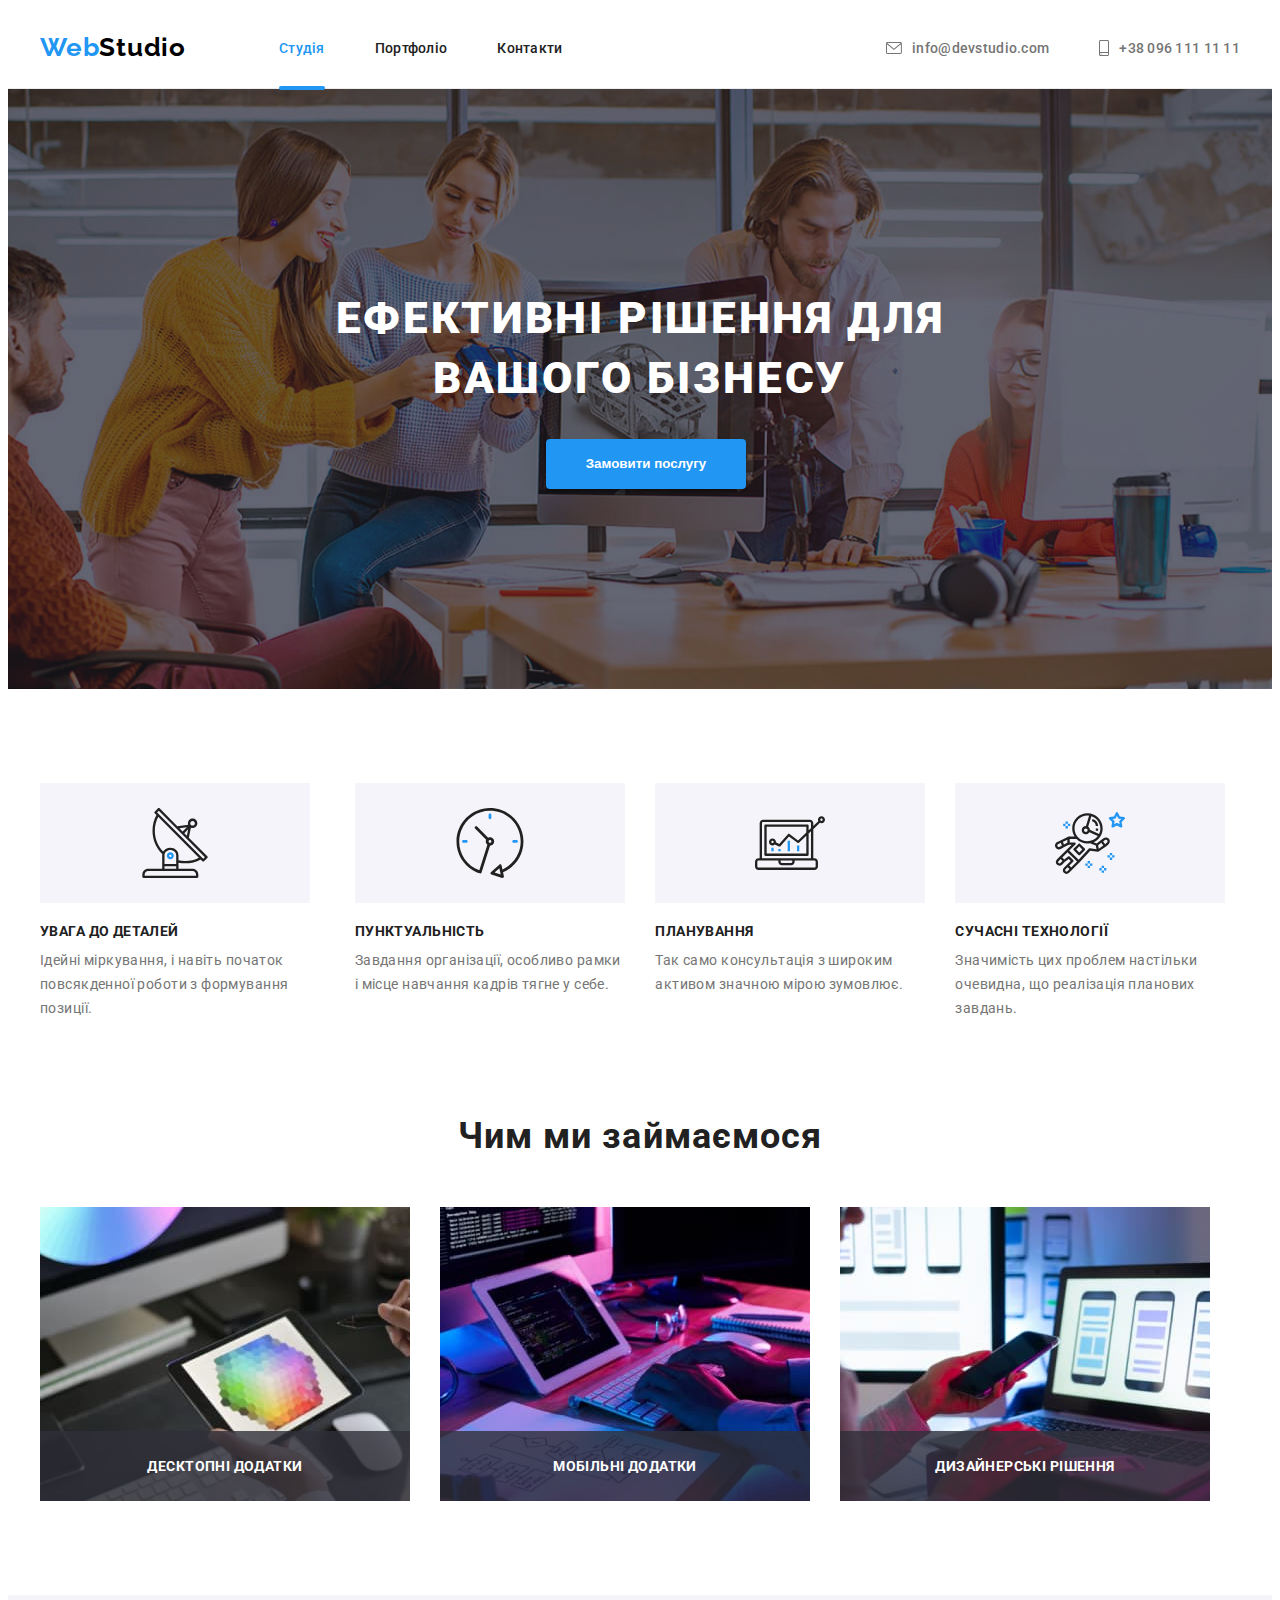
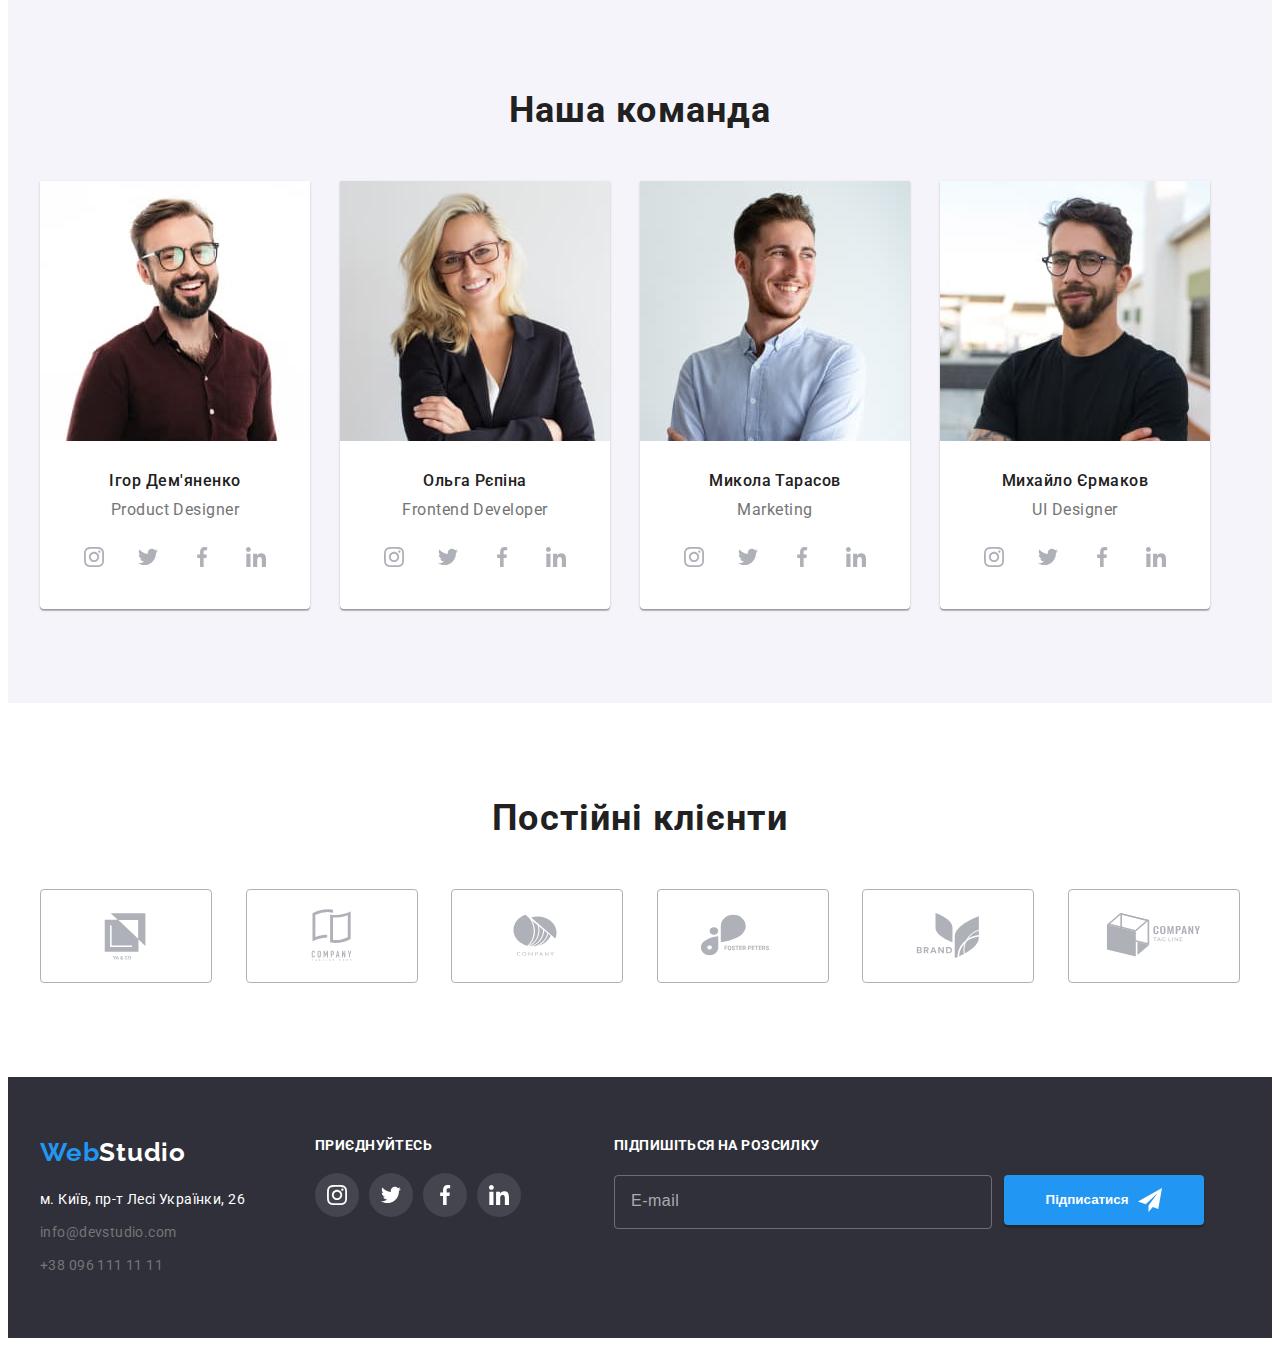
==== commit 8cf3fba8: "Sass s3" ====
--- a/index.html
+++ b/index.html
@@ -16,14 +16,15 @@
       href="https://fonts.googleapis.com/css2?family=Raleway:wght@700&family=Roboto:wght@400;500;700;900&display=swap"
       rel="stylesheet" />
     <link rel="stylesheet" href="./CSS/reset.css" />
-    <link rel="stylesheet" href="./CSS/style.css" />
+    <!-- <link rel="stylesheet" href="./CSS/style.css" /> -->
+    <link rel="stylesheet" href="./CSS/main.css" />
     <title lang="en">Studio</title>
   </head>
   <body>
     <header class="header">
       <div class="container">
         <nav class="navigation">
-          <a class="logo link header__logo" href="index.html" lang="en"
+          <a class="logo link header-logo" href="index.html" lang="en"
             ><span class="logo_blue-color">Web</span>Studio
           </a>
           <ul class="navigation__list list">
@@ -38,7 +39,7 @@
             </li>
           </ul>
         </nav>
-        <ul class="contact list">
+        <ul class="contact list header__contact">
           <li class="contact__item">
             <a class="contact__link link" href="mailto:info@devstudio.com"
               ><svg class="contact__icon" width="16" height="12">
@@ -412,7 +413,7 @@
               <label>
                 <input class="subscribe__email" type="email" name="email" placeholder="E-mail" />
               </label>
-              <button class="button button_icon" type="submit">
+              <button class="button" type="submit">
                 Підписатися
                 <svg class="button__icon" width="24" height="24">
                   <use href="./images/symbol-defs.svg#icon-send"></use>
--- a/CSS/style.css
+++ b/CSS/style.css
@@ -154,6 +154,9 @@
 .contact {
   display: flex;
   gap: 50px;
+}
+
+.header__contact {
   margin-left: auto;
 }
 
@@ -453,10 +456,13 @@
 }
 
 .filter {
+  display: flex;
+  gap: 8px;
+  justify-content: center;
+}
+
+.portfolio__filter {
   margin-bottom: 50px;
-  display: flex;
-  gap: 8px;
-  justify-content: center;
 }
 
 .filter__button {
@@ -484,7 +490,7 @@
     0px 2px 2px rgba(0, 0, 0, 0.12);
 }
 
-.example__list {
+.example {
   display: flex;
   flex-wrap: wrap;
   row-gap: 30px;
--- a/CSS/main.css
+++ b/CSS/main.css
@@ -0,0 +1,920 @@
+:root {
+  --main-header-color: #ffffff;
+  --second-heading-color: #212121;
+  --description-color: #757575;
+  --header-logo-color: #000000;
+  --footer-logo-color: #ffffff;
+  --hover-color: #2196f3;
+  --footer-address-color: #ffffff;
+  --web-logo: #2196f3;
+  --service-btn-text: #ffffff;
+  --service-btn-color: #2196f3;
+  --filter-btn-hover-text: #ffffff;
+  --filter-btn-hover-color: #2196f3;
+  --filter-btn-text: #212121;
+}
+
+p,
+h1,
+h2,
+h3,
+h4,
+h5,
+h6 {
+  margin: 0;
+}
+
+ul {
+  margin: 0;
+  padding-left: 0;
+}
+
+a {
+  color: inherit;
+  display: block;
+}
+
+img {
+  display: block;
+  max-width: 100%;
+  height: auto;
+}
+
+body {
+  font-family: "Roboto", "Raleway", sans-serif;
+}
+
+button input a {
+  cursor: pointer;
+}
+
+body {
+  font-family: "Roboto", "Raleway", sans-serif;
+}
+
+.list {
+  list-style: none;
+  text-decoration: none;
+}
+
+.link {
+  text-decoration: none;
+}
+
+.vissually-hidden {
+  position: absolute;
+  white-space: nowrap;
+  width: 1px;
+  height: 1px;
+  overflow: hidden;
+  border: 0;
+  padding: 0;
+  clip: rect(0 0 0 0);
+  clip-path: inset(50%);
+  margin: -1px;
+}
+
+.button {
+  color: var(--service-btn-text);
+  background-color: var(--service-btn-color);
+  font-weight: 700;
+  border: none;
+  width: 216px;
+  height: 50px;
+  box-shadow: 0px 3px 1px rgba(0, 0, 0, 0.1), 0px 1px 2px rgba(0, 0, 0, 0.08), 0px 2px 2px rgba(0, 0, 0, 0.12);
+  border-radius: 4px;
+  cursor: pointer;
+}
+
+.container {
+  width: 1200px;
+  margin: 0 auto;
+  padding-left: 15px;
+  padding-right: 15px;
+}
+
+.logo {
+  font-family: "Raleway";
+  font-weight: 700;
+  font-size: 26px;
+  line-height: 1.2;
+  letter-spacing: 0.03em;
+}
+
+.header-logo {
+  color: var(--header-logo-color);
+  margin-right: 93px;
+}
+
+.footer-logo {
+  color: var(--footer-logo-color);
+  margin-bottom: 20px;
+}
+
+.header {
+  padding-top: 24px;
+  padding-bottom: 25px;
+  border-bottom: 1px solid #ececec;
+}
+.header > .container {
+  display: flex;
+  align-items: center;
+}
+
+.navigation {
+  display: flex;
+  align-items: center;
+}
+
+.logo {
+  font-family: "Raleway";
+  font-weight: 700;
+  font-size: 26px;
+  line-height: 1.2;
+  letter-spacing: 0.03em;
+}
+
+.header__logo {
+  color: var(--header-logo-color);
+  margin-right: 93px;
+}
+
+.footer-logo {
+  color: var(--footer-logo-color);
+  margin-bottom: 20px;
+}
+
+.logo_blue-color {
+  color: var(--web-logo);
+}
+
+.navigation__list {
+  display: flex;
+  gap: 50px;
+}
+
+.navigation__link {
+  font-weight: 500;
+  font-size: 14px;
+  line-height: 1.15;
+  letter-spacing: 0.02em;
+  color: var(--second-heading-color);
+  transition: color 250ms cubic-bezier(0.4, 0, 0.2, 1);
+}
+.navigation__link:hover, .navigation__link:focus {
+  color: var(--hover-color);
+}
+
+.navigation__link.current {
+  display: block;
+  position: relative;
+  color: var(--hover-color);
+}
+.navigation__link.current::after {
+  content: "";
+  position: absolute;
+  bottom: -32px;
+  left: 0;
+  display: block;
+  width: 100%;
+  height: 4px;
+  border-radius: 2px;
+  background-color: #2196f3;
+  transform: translate(0, 50%);
+}
+
+.contact {
+  display: flex;
+  gap: 50px;
+}
+
+.header__contact {
+  margin-left: auto;
+}
+
+.contact__link {
+  display: flex;
+  align-items: center;
+  font-weight: 500;
+  font-size: 14px;
+  line-height: 1.15;
+  letter-spacing: 0.02em;
+  color: var(--description-color);
+  transition-property: color;
+  transition-duration: 250ms;
+  transition-timing-function: cubic-bezier(0.4, 0, 0.2, 1);
+}
+.contact__link:hover, .contact__link:focus {
+  color: var(--hover-color);
+}
+
+.contact__icon {
+  margin-right: 10px;
+  fill: currentColor;
+}
+
+.order-section {
+  padding: 200px 0;
+  background-image: linear-gradient(rgba(47, 48, 58, 0.4), rgba(47, 48, 58, 0.4)), url(../images/main-background.jpg);
+  background-repeat: no-repeat;
+  background-position: center;
+  background-size: cover;
+}
+
+.order {
+  display: flex;
+  flex-direction: column;
+  align-items: center;
+}
+
+.order-heading {
+  font-weight: 900;
+  font-size: 44px;
+  line-height: 1.36;
+  text-align: center;
+  letter-spacing: 0.06em;
+  text-transform: uppercase;
+  color: var(--main-header-color);
+  margin-bottom: 30px;
+  max-width: 700px;
+}
+
+.button {
+  color: var(--service-btn-text);
+  background-color: var(--service-btn-color);
+  font-weight: 700;
+  border: none;
+  width: 216px;
+  height: 50px;
+  box-shadow: 0px 3px 1px rgba(0, 0, 0, 0.1), 0px 1px 2px rgba(0, 0, 0, 0.08), 0px 2px 2px rgba(0, 0, 0, 0.12);
+  border-radius: 4px;
+  cursor: pointer;
+}
+
+.benefits-section {
+  padding-top: 94px;
+  padding-bottom: 94px;
+}
+
+.benefits {
+  display: flex;
+  gap: 30px;
+}
+
+.benefits__icon-blocks {
+  display: flex;
+  justify-content: center;
+  align-items: center;
+  width: 270px;
+  height: 120px;
+  background-color: #f5f4fa;
+  margin-bottom: 20px;
+}
+
+.benefits__heading {
+  font-weight: 700;
+  font-size: 14px;
+  line-height: 1.15;
+  letter-spacing: 0.03em;
+  text-transform: uppercase;
+  color: var(--second-heading-color);
+  margin-bottom: 10px;
+}
+
+.benefits__description {
+  font-weight: 400;
+  font-size: 14px;
+  line-height: 1.71;
+  letter-spacing: 0.03em;
+  color: var(--description-color);
+}
+
+.our-job-section {
+  padding-bottom: 94px;
+}
+
+.our-job-header {
+  font-weight: 700;
+  font-size: 36px;
+  line-height: 1.17;
+  text-align: center;
+  letter-spacing: 0.03em;
+  color: var(--second-heading-color);
+  margin-bottom: 50px;
+}
+
+.our-job {
+  display: flex;
+  gap: 30px;
+}
+
+.our-job__item {
+  position: relative;
+}
+
+.our-job__description {
+  display: flex;
+  position: absolute;
+  bottom: 0;
+  font-style: normal;
+  font-weight: 700;
+  font-size: 14px;
+  line-height: 16px;
+  letter-spacing: 0.03em;
+  text-transform: uppercase;
+  width: 370px;
+  height: 70px;
+  background: rgba(47, 48, 58, 0.8);
+  color: #ffffff;
+  justify-content: center;
+  align-items: center;
+}
+
+.team-section {
+  padding-top: 94px;
+  padding-bottom: 94px;
+  background-color: #f5f4fa;
+}
+
+.team-heading {
+  font-weight: 700;
+  font-size: 36px;
+  line-height: 1.17;
+  text-align: center;
+  letter-spacing: 0.03em;
+  color: var(--second-heading-color);
+  margin-bottom: 50px;
+}
+
+.team {
+  display: flex;
+  gap: 30px;
+}
+
+.team__item {
+  width: 270px;
+  border-radius: 0px 0px 4px 4px;
+  background-color: #fff;
+}
+
+.team__card {
+  box-shadow: 0px 1px 3px rgba(0, 0, 0, 0.12), 0px 1px 1px rgba(0, 0, 0, 0.14), 0px 2px 1px rgba(0, 0, 0, 0.2);
+  border-radius: 0px 0px 4px 4px;
+}
+
+.team__name {
+  font-weight: 500;
+  font-size: 16px;
+  line-height: 1.19;
+  text-align: center;
+  letter-spacing: 0.03em;
+  color: var(--second-heading-color);
+  padding-top: 30px;
+  margin-bottom: 10px;
+}
+
+.team__position {
+  font-weight: 400;
+  font-size: 16px;
+  line-height: 1.19;
+  text-align: center;
+  letter-spacing: 0.03em;
+  color: var(--description-color);
+  padding-bottom: 16px;
+}
+
+.worker-social {
+  display: flex;
+  gap: 10px;
+  justify-content: center;
+  padding-bottom: 30px;
+}
+
+.worker-social__link {
+  display: flex;
+  justify-content: center;
+  align-items: center;
+  width: 44px;
+  height: 44px;
+  border-radius: 50%;
+  transition: background 250ms cubic-bezier(0.4, 0, 0.2, 1);
+}
+.worker-social__link:hover, .worker-social__link:focus {
+  background: #2196f3;
+  cursor: pointer;
+}
+
+.worker-social__icon {
+  fill: #afb1b8;
+  transition: fill 250ms cubic-bezier(0.4, 0, 0.2, 1);
+}
+.worker-social__link:hover .worker-social__icon {
+  fill: #ffffff;
+}
+
+.clients-section {
+  padding-top: 94px;
+  padding-bottom: 94px;
+}
+
+.clients-heading {
+  font-style: normal;
+  font-weight: 700;
+  font-size: 36px;
+  line-height: 42px;
+  text-align: center;
+  letter-spacing: 0.03em;
+  color: var(--second-heading-color);
+  margin-bottom: 50px;
+}
+
+.clients {
+  display: flex;
+  justify-content: space-between;
+}
+
+.clients__link {
+  display: flex;
+  justify-content: center;
+  align-items: center;
+  width: 170px;
+  height: 92px;
+  border: 1px solid #afb1b8;
+  border-radius: 4px;
+  transition-property: border-color;
+  transition-duration: 250ms;
+  transition-timing-function: cubic-bezier(0.4, 0, 0.2, 1);
+}
+.clients__link:hover, .clients__link:focus {
+  border-color: rgb(33, 150, 243);
+}
+
+.clients__icon {
+  fill: #afb1b8;
+  transition-property: fill;
+  transition-duration: 250ms;
+  transition-timing-function: cubic-bezier(0.4, 0, 0.2, 1);
+}
+.clients__link:hover .clients__icon {
+  fill: #2196f3;
+}
+
+.filter-section {
+  padding-top: 94px;
+  padding-bottom: 94px;
+}
+
+.filter {
+  display: flex;
+  gap: 8px;
+  justify-content: center;
+}
+
+.portfolio__filter {
+  margin-bottom: 50px;
+}
+
+.filter__button {
+  font-weight: 500;
+  font-size: 16px;
+  line-height: 1.62;
+  text-align: center;
+  letter-spacing: 0.03em;
+  border: none;
+  background: none;
+  background-color: #f5f4fa;
+  padding: 6px 22px;
+  border-radius: 4px;
+  cursor: pointer;
+  transition: color 250ms cubic-bezier(0.4, 0, 0.2, 1), background-color 250ms cubic-bezier(0.4, 0, 0.2, 1), box-shadow 250ms cubic-bezier(0.4, 0, 0.2, 1);
+}
+.filter__button:hover, .filter__button:focus {
+  color: var(--filter-btn-hover-text);
+  background-color: var(--filter-btn-hover-color);
+  box-shadow: 0px 3px 1px rgba(0, 0, 0, 0.1), 0px 1px 2px rgba(0, 0, 0, 0.08), 0px 2px 2px rgba(0, 0, 0, 0.12);
+}
+
+.example {
+  display: flex;
+  flex-wrap: wrap;
+  row-gap: 30px;
+  column-gap: 30px;
+}
+
+.example__item {
+  width: 370px;
+}
+
+.example__link {
+  transition: box-shadow 250ms cubic-bezier(0.4, 0, 0.2, 1);
+}
+.example__link:hover {
+  box-shadow: 0px 1px 1px rgba(0, 0, 0, 0.12), 0px 4px 4px rgba(0, 0, 0, 0.06), 1px 4px 6px rgba(0, 0, 0, 0.16);
+}
+
+.example__box {
+  position: relative;
+  overflow: hidden;
+}
+
+.example__description {
+  position: absolute;
+  top: 0;
+  left: 0;
+  height: 100%;
+  background-color: rgba(33, 150, 243, 0.9);
+  color: #ffffff;
+  padding: 63px 24px;
+  font-style: normal;
+  font-weight: 400;
+  font-size: 18px;
+  line-height: 1.56;
+  letter-spacing: 0.03em;
+  transform: translateY(100%);
+  transition: transform 250ms cubic-bezier(0.4, 0, 0.2, 1);
+  overflow: auto;
+}
+.example__link:hover .example__description {
+  box-shadow: 0px 1px 1px rgba(0, 0, 0, 0.12), 0px 4px 4px rgba(0, 0, 0, 0.06), 1px 4px 6px rgba(0, 0, 0, 0.16);
+  transform: translateY(0%);
+}
+
+.example__works {
+  padding: 20px 24px;
+  border-left: 1px solid #eeeeee;
+  border-right: 1px solid #eeeeee;
+  border-bottom: 1px solid #eeeeee;
+}
+
+.example__heading {
+  font-weight: 700;
+  font-size: 18px;
+  line-height: 2;
+  letter-spacing: 0.06em;
+  color: var(--second-heading-color);
+  margin-bottom: 4px;
+}
+
+.example__direction {
+  font-weight: 400;
+  font-size: 16px;
+  line-height: 1.88;
+  letter-spacing: 0.03em;
+  color: var(--description-color);
+}
+
+.footer-address {
+  background-color: #2f303a;
+  padding-top: 60px;
+  padding-bottom: 60px;
+}
+
+.footer-blocks {
+  display: flex;
+}
+
+.address-block {
+  margin-right: 70px;
+}
+
+.footer-web-logo {
+  color: var(--web-logo);
+}
+
+.address__item:not(:last-child) {
+  margin-bottom: 9px;
+}
+
+.address__location {
+  font-weight: 400;
+  font-size: 14px;
+  font-style: normal;
+  line-height: 1.71;
+  letter-spacing: 0.03em;
+  color: var(--footer-address-color);
+  transition-property: color;
+  transition-duration: 250ms;
+  transition-timing-function: cubic-bezier(0.4, 0, 0.2, 1);
+}
+.address__location:hover {
+  color: #2196f3;
+}
+
+.address__description {
+  font-family: "Roboto";
+  font-style: normal;
+  font-weight: 400;
+  font-size: 14px;
+  line-height: 1.71;
+  letter-spacing: 0.03em;
+  color: var(--description-color);
+  transition-property: color;
+  transition-duration: 250ms;
+  transition-timing-function: cubic-bezier(0.4, 0, 0.2, 1);
+}
+.address__description:hover {
+  color: #2196f3;
+}
+
+.address__phone {
+  font-family: "Roboto";
+  font-style: normal;
+  font-weight: 400;
+  font-size: 14px;
+  line-height: 1.71;
+  letter-spacing: 0.03em;
+  color: var(--description-color);
+  transition-property: color;
+  transition-duration: 250ms;
+  transition-timing-function: cubic-bezier(0.4, 0, 0.2, 1);
+}
+.address__phone:hover {
+  color: #2196f3;
+}
+
+.join-us {
+  margin-right: 93px;
+}
+
+.join-us__heading {
+  font-style: normal;
+  font-weight: 700;
+  font-size: 14px;
+  line-height: 16px;
+  letter-spacing: 0.03em;
+  text-transform: uppercase;
+  color: var(--footer-address-color);
+  margin-bottom: 20px;
+}
+
+.join-us__list {
+  display: flex;
+  gap: 10px;
+}
+
+.join-us__link {
+  display: flex;
+  justify-content: center;
+  align-items: center;
+  width: 44px;
+  height: 44px;
+  border-radius: 50%;
+  background: rgba(255, 255, 255, 0.1);
+  transition-property: background-color;
+  transition-duration: 250ms;
+  transition-timing-function: cubic-bezier(0.4, 0, 0.2, 1);
+}
+.join-us__link:hover, .join-us__link:focus {
+  background-color: rgb(33, 150, 243);
+  cursor: pointer;
+}
+
+.join-us__icon {
+  fill: white;
+}
+
+.subscribe__heading {
+  font-style: normal;
+  font-weight: 700;
+  font-size: 14px;
+  line-height: 1.25;
+  letter-spacing: 0.03em;
+  text-transform: uppercase;
+  color: var(--footer-address-color);
+  margin-bottom: 20px;
+}
+
+.subscribe__form {
+  display: flex;
+}
+
+.subscribe__email {
+  width: 358px;
+  height: 50px;
+  border: 1px solid rgba(255, 255, 255, 0.3);
+  border-radius: 4px;
+  background-color: transparent;
+  padding-left: 16px;
+  color: #ffffff;
+  outline: none;
+  transition: border 250ms cubic-bezier(0.4, 0, 0.2, 1);
+}
+.subscribe__email::placeholder {
+  font-style: normal;
+  font-weight: 400;
+  font-size: 16px;
+  line-height: 1.25;
+  letter-spacing: 0.03em;
+  color: rgba(255, 255, 255, 0.6);
+}
+.subscribe__email:focus {
+  border: 1px solid #2196f3;
+}
+
+.button {
+  margin-left: 12px;
+  color: var(--service-btn-text);
+  background-color: var(--service-btn-color);
+  font-weight: 700;
+  border: none;
+  width: 200px;
+  height: 50px;
+  box-shadow: 0px 3px 1px rgba(0, 0, 0, 0.1), 0px 1px 2px rgba(0, 0, 0, 0.08), 0px 2px 2px rgba(0, 0, 0, 0.12);
+  border-radius: 4px;
+  cursor: pointer;
+  display: flex;
+  justify-content: center;
+  align-items: center;
+}
+
+.button__icon {
+  margin-left: 10px;
+}
+
+.backdrop {
+  position: fixed;
+  top: 0;
+  width: 100%;
+  height: 100%;
+  background-color: rgba(0, 0, 0, 0.2);
+  transition: opacity 250ms cubic-bezier(0.4, 0, 0.2, 1), visibility 250ms cubic-bezier(0.4, 0, 0.2, 1);
+}
+
+.modal {
+  position: absolute;
+  top: 50%;
+  left: 50%;
+  transform: translate(-50%, -50%) scale(1);
+  width: 528px;
+  height: 581px;
+  background-color: #ffffff;
+  box-shadow: 0px 1px 3px rgba(0, 0, 0, 0.12), 0px 1px 1px rgba(0, 0, 0, 0.14), 0px 2px 1px rgba(0, 0, 0, 0.2);
+  border-radius: 4px;
+  transition: transform 250ms cubic-bezier(0.4, 0, 0.2, 1), scale 250ms cubic-bezier(0.4, 0, 0.2, 1);
+  padding: 40px;
+}
+.backdrop.is-hidden .modal {
+  transform: translate(-50%, -50%) scale(0);
+}
+
+.modal-close {
+  position: absolute;
+  display: flex;
+  justify-content: center;
+  align-items: center;
+  right: 8px;
+  top: 8px;
+  width: 30px;
+  height: 30px;
+  border: 1px solid rgba(0, 0, 0, 0.1);
+  border-radius: 50%;
+}
+
+.is-hidden {
+  opacity: 0;
+  visibility: hidden;
+  pointer-events: none;
+}
+
+.modal-icon-close {
+  transition: fill 250ms cubic-bezier(0.4, 0, 0.2, 1);
+  cursor: pointer;
+}
+.modal-icon-close:hover {
+  fill: #2196f3;
+}
+
+.modal-title {
+  font-style: normal;
+  font-weight: 700;
+  font-size: 20px;
+  line-height: 1.15;
+  text-align: center;
+  letter-spacing: 0.03em;
+  color: var(--second-heading-color);
+  margin-bottom: 12px;
+}
+
+.modal-field {
+  margin-bottom: 10px;
+}
+.modal-field:nth-child(4n) {
+  margin-bottom: 20px;
+}
+
+.modal-field__label {
+  display: block;
+  font-style: normal;
+  font-weight: 400;
+  font-size: 12px;
+  margin-bottom: 4px;
+  letter-spacing: 0.01em;
+  color: #757575;
+}
+
+.modal-field__input {
+  width: 448px;
+  height: 40px;
+  border: 1px solid rgba(33, 33, 33, 0.2);
+  border-radius: 4px;
+  padding-left: 42px;
+  outline: none;
+  transition: border 250ms cubic-bezier(0.4, 0, 0.2, 1);
+}
+.modal-field__input:focus {
+  border: 1px solid #2196f3;
+}
+.modal-field__input:hover {
+  cursor: pointer;
+}
+
+.modal-field__icon {
+  position: absolute;
+  left: 12px;
+  top: 50%;
+  transform: translateY(-50%);
+  transition: fill 250ms cubic-bezier(0.4, 0, 0.2, 1);
+}
+.modal-field__input:focus + .modal-field__icon {
+  fill: #2196f3;
+}
+
+.modal-field__wrap {
+  position: relative;
+}
+
+.modal-field__comment {
+  display: block;
+  width: 100%;
+  height: 120px;
+  border: 1px solid rgba(33, 33, 33, 0.2);
+  border-radius: 4px;
+  resize: none;
+  padding: 12px 16px;
+  outline: none;
+}
+.modal-field__comment::placeholder {
+  font-style: normal;
+  font-weight: 400;
+  font-size: 12px;
+  line-height: 1.25;
+  letter-spacing: 0.01em;
+  color: rgba(117, 117, 117, 0.5);
+  margin-top: 4px;
+}
+.modal-field__commentt:focus {
+  border: 1px solid #2196f3;
+}
+
+.policy {
+  margin-bottom: 30px;
+}
+
+.policy__text {
+  font-style: normal;
+  font-weight: 400;
+  font-size: 14px;
+  line-height: 1.71;
+  letter-spacing: 0.03em;
+  color: var(--description-color);
+  display: flex;
+  align-items: center;
+  justify-content: center;
+}
+
+.policy__text span {
+  width: 16px;
+  height: 15px;
+  border-radius: 2px;
+  border: 2px solid #212121;
+  margin-right: 8px;
+  display: flex;
+  align-items: center;
+  justify-content: center;
+  transition: background-color 250ms cubic-bezier(0.4, 0, 0.2, 1);
+}
+
+.policy__input:checked + .policy__text span {
+  background-color: #2196f3;
+  border: none;
+}
+
+.policy__link {
+  color: rgb(33, 150, 243);
+}
+
+.button {
+  color: var(--service-btn-text);
+  background-color: var(--service-btn-color);
+  font-weight: 700;
+  border: none;
+  width: 200px;
+  height: 50px;
+  box-shadow: 0px 3px 1px rgba(0, 0, 0, 0.1), 0px 1px 2px rgba(0, 0, 0, 0.08), 0px 2px 2px rgba(0, 0, 0, 0.12);
+  border-radius: 4px;
+}
+
+.upload-button {
+  display: block;
+  margin: 0 auto;
+}/*# sourceMappingURL=main.css.map */